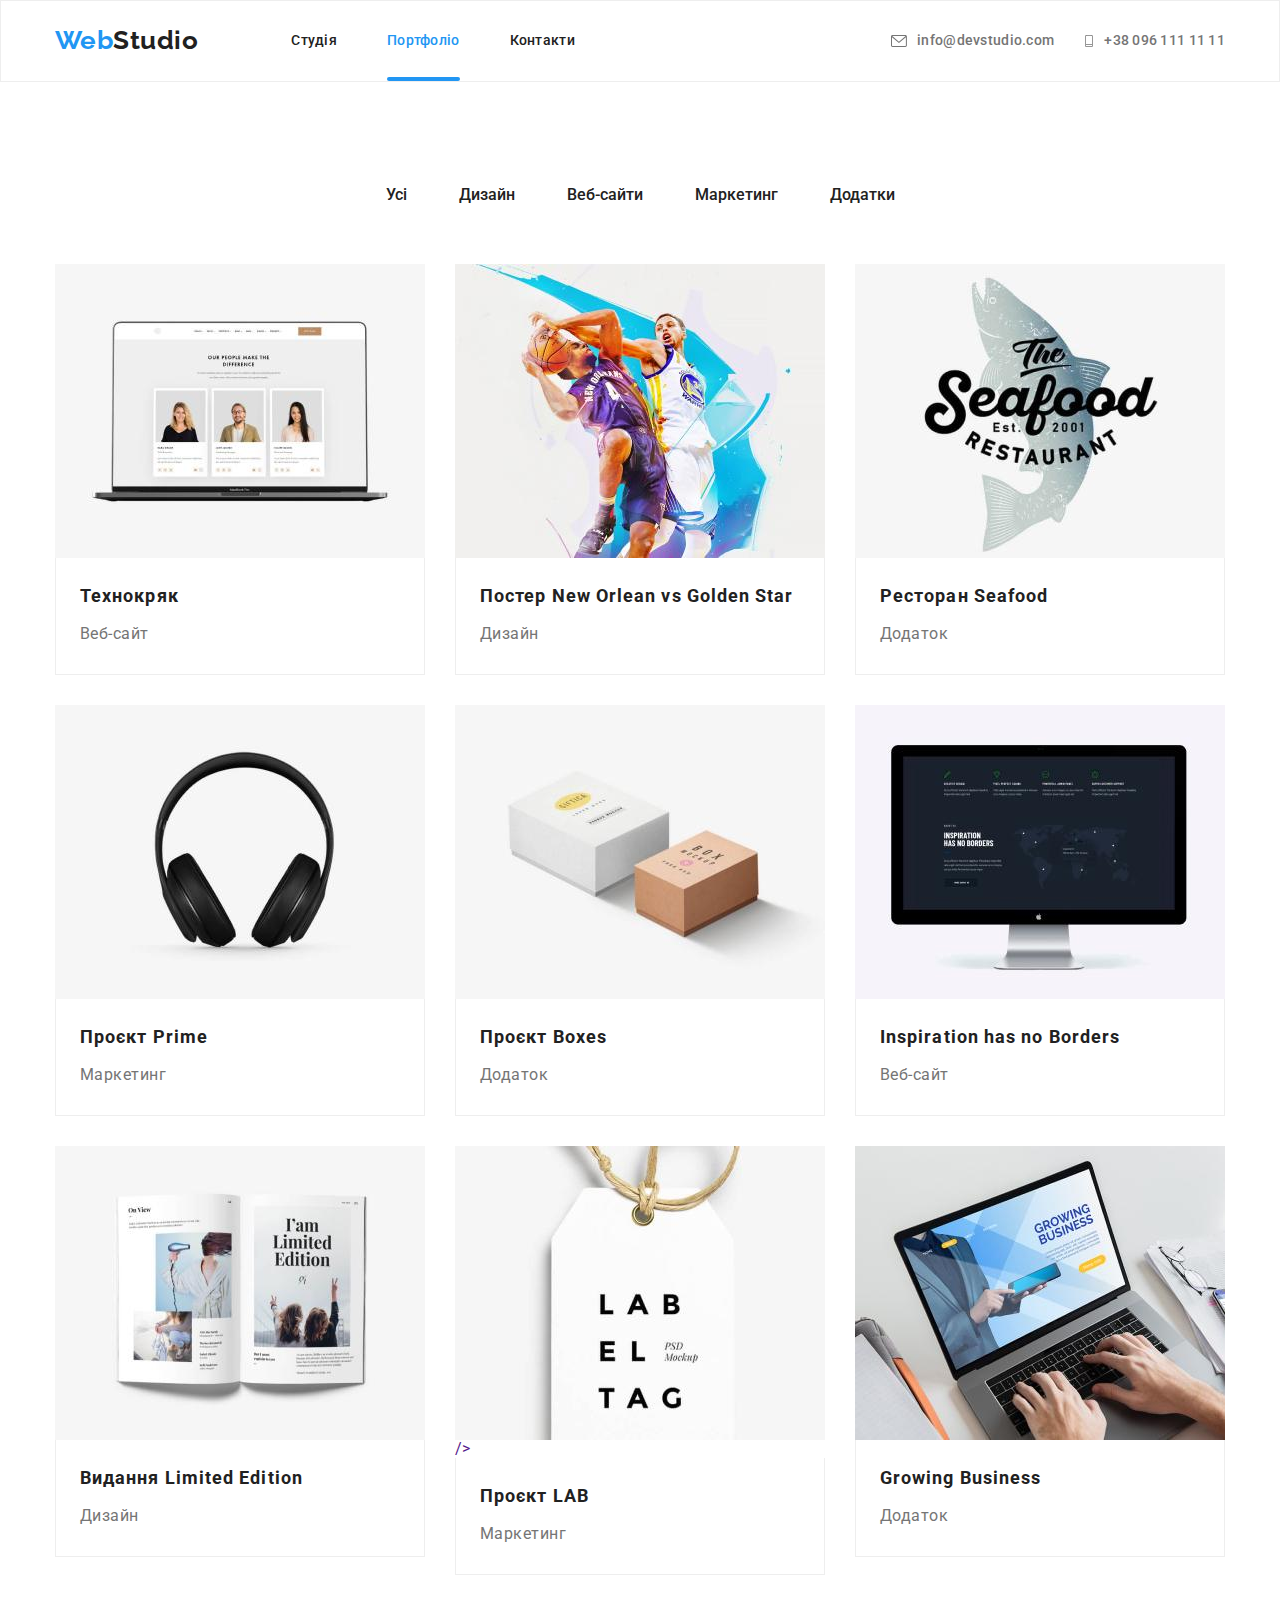
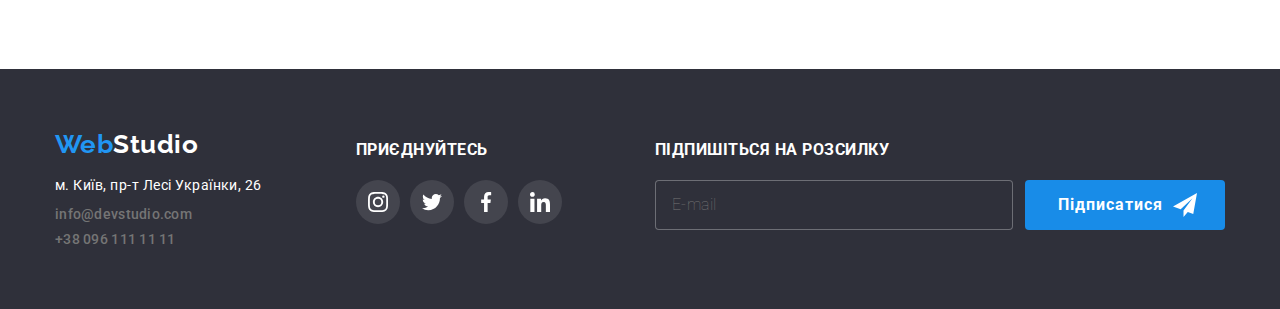
==== portfolio.html @ 7674658d "копия дз 6" ====
<!DOCTYPE html>
<html lang="uk">
  <head>
    <meta charset="UTF-8" />
    <meta http-equiv="X-UA-Compatible" content="IE=edge" />
    <meta name="viewport" content="width=device-width, initial-scale=1.0" />
    <title>Домашнє завдання №5</title>
    <link rel="preconnect" href="https://fonts.googleapis.com" />
    <link rel="preconnect" href="https://fonts.gstatic.com" crossorigin />
    <link
      href="https://fonts.googleapis.com/css2?family=Montserrat:wght@400;700&family=Raleway:wght@700&family=Roboto:wght@400;500;700;900&display=swap"
      rel="stylesheet"
    />
    <link
      rel="stylesheet"
      href="https://cdnjs.cloudflare.com/ajax/libs/modern-normalize/1.1.0/modern-normalize.min.css"
    />
    <link rel="stylesheet" href="./css/styles.css" />
  </head>
  <body>
    <header class="page-header">
      <div class="container box">
        <a href="./index.html" class="logo"
          ><span class="logo_color">Web</span>Studio</a
        >
        <nav class="site-nav">
          <ul class="site-nav list">
            <li class="item">
              <a href="./index.html" class="link">Студія</a>
            </li>
            <li class="item">
              <a href="./portfolio.html" class="link current">Портфоліо</a>
            </li>
            <li class="item"><a href="" class="link">Контакти</a></li>
          </ul>
        </nav>
        <ul class="contacts list">
          <li class="item">
            <a href="mailto:info@devstudio.com" class="link"
              ><svg class="contacts-icon-mail" width="16" height="12">
                <use href="./images/icons.svg#icon-mail"></use></svg
              >info@devstudio.com</a
            >
          </li>
          <li class="item">
            <a href="tel:+380961111111" class="link"
              ><svg class="contacts-icon-phone" width="10" height="12">
                <use href="./images/icons.svg#icon-phone"></use></svg
              >+38 096 111 11 11</a
            >
          </li>
        </ul>
      </div>
    </header>
    <main>
      <section class="section our-projects">
        <div class="container">
          <!-- <h1>Портфоліо</h1> -->
          <ul class="button-navigation list">
            <li class="navigation">
              <button type="button" class="button">Усі</button>
            </li>
            <li class="navigation">
              <button type="button" class="button">Дизайн</button>
            </li>
            <li class="navigation">
              <button type="button" class="button">Веб-сайти</button>
            </li>
            <li class="navigation">
              <button type="button" class="button">Маркетинг</button>
            </li>
            <li class="navigation">
              <button type="button" class="button">Додатки</button>
            </li>
          </ul>
          <ul class="projects list">
            <li class="projects-item">
              <a href="" class="link-card"
                ><div class="product-thumb">
                  <img
                    class="img"
                    src="./images/Technokryack.jpg"
                    alt="список спеціалістів"
                    width="370"
                  />
                  <div class="description-infomation">
                    <p class="infomation">
                      Ресурс пропонує комплексні пропозиції з різним рівнем
                      функціоналу та сервісів. Все це дозволить відвідувачу
                      отримати вичерпні відомості про компанію чи приватну
                      особу.
                    </p>
                  </div>
                </div>
                <div class="description">
                  <h2 class="project-title">Технокряк</h2>
                  <p class="project-description">Веб-сайт</p>
                </div>
              </a>
            </li>
            <li class="projects-item">
              <a href="" class="link-card"
                ><div class="product-thumb">
                  <img
                    class="img"
                    src="./images/New_Orlean_vs_Golden_Star.jpg"
                    alt="гра в баскетбол"
                    width="370"
                  />
                  <div class="description-infomation">
                    <p class="infomation">
                      Ресурс пропонує комплексні пропозиції з різним рівнем
                      функціоналу та сервісів. Все це дозволить відвідувачу
                      отримати вичерпні відомості про компанію чи приватну
                      особу.
                    </p>
                  </div>
                </div>
                <div class="description">
                  <h2 class="project-title">
                    Постер New Orlean vs Golden Star
                  </h2>
                  <p class="project-description">Дизайн</p>
                </div>
              </a>
            </li>
            <li class="projects-item">
              <a href="" class="link-card"
                ><div class="product-thumb">
                  <img
                    class="img"
                    src="./images/Seafood.jpg"
                    alt="логотип ресторану"
                    width="370"
                  />
                  <div class="description-infomation">
                    <p class="infomation">
                      Ресурс пропонує комплексні пропозиції з різним рівнем
                      функціоналу та сервісів. Все це дозволить відвідувачу
                      отримати вичерпні відомості про компанію чи приватну
                      особу.
                    </p>
                  </div>
                </div>
                <div class="description">
                  <h2 class="project-title">Ресторан Seafood</h2>
                  <p class="project-description">Додаток</p>
                </div>
              </a>
            </li>
            <li class="projects-item">
              <a href="" class="link-card"
                ><div class="product-thumb">
                  <img
                    class="img"
                    src="./images/Prime.jpg"
                    alt="навушники"
                    width="370"
                  />
                  <div class="description-infomation">
                    <p class="infomation">
                      Ресурс пропонує комплексні пропозиції з різним рівнем
                      функціоналу та сервісів. Все це дозволить відвідувачу
                      отримати вичерпні відомості про компанію чи приватну
                      особу.
                    </p>
                  </div>
                </div>
                <div class="description">
                  <h2 class="project-title">Проєкт Prime</h2>
                  <p class="project-description">Маркетинг</p>
                </div>
              </a>
            </li>
            <li class="projects-item">
              <a href="" class="link-card"
                ><div class="product-thumb">
                  <img
                    class="img"
                    src="./images/Boxes.jpg"
                    alt="дві коробки"
                    width="370"
                  />
                  <div class="description-infomation">
                    <p class="infomation">
                      Ресурс пропонує комплексні пропозиції з різним рівнем
                      функціоналу та сервісів. Все це дозволить відвідувачу
                      отримати вичерпні відомості про компанію чи приватну
                      особу.
                    </p>
                  </div>
                </div>
                <div class="description">
                  <h2 class="project-title">Проєкт Boxes</h2>
                  <p class="project-description">Додаток</p>
                </div>
              </a>
            </li>
            <li class="projects-item">
              <a href="" class="link-card"
                ><div class="product-thumb">
                  <img
                    class="img"
                    src="./images/Inspiratoin_has_no_borders.jpg"
                    alt="карта на моніторі"
                    width="370"
                  />
                  <div class="description-infomation">
                    <p class="infomation">
                      Ресурс пропонує комплексні пропозиції з різним рівнем
                      функціоналу та сервісів. Все це дозволить відвідувачу
                      отримати вичерпні відомості про компанію чи приватну
                      особу.
                    </p>
                  </div>
                </div>
                <div class="description">
                  <h2 class="project-title">Inspiration has no Borders</h2>
                  <p class="project-description">Веб-сайт</p>
                </div>
              </a>
            </li>
            <li class="projects-item">
              <a href="" class="link-card"
                ><div class="product-thumb">
                  <img
                    class="img"
                    src="./images/Limited_edition.jpg"
                    alt="відкритий журнал"
                    width="370"
                  />
                  <div class="description-infomation">
                    <p class="infomation">
                      Ресурс пропонує комплексні пропозиції з різним рівнем
                      функціоналу та сервісів. Все це дозволить відвідувачу
                      отримати вичерпні відомості про компанію чи приватну
                      особу.
                    </p>
                  </div>
                </div>
                <div class="description">
                  <h2 class="project-title">Видання Limited Edition</h2>
                  <p class="project-description">Дизайн</p>
                </div>
              </a>
            </li>
            <li class="projects-item">
              <a href="" class="link-card"
                ><div class="product-thumb">
                  <img
                    class="img"
                    src="./images/Label_tag.jpg"
                    alt="бірка з написом"
                    width="370"
                  />
                  />
                  <div class="description-infomation">
                    <p class="infomation">
                      Ресурс пропонує комплексні пропозиції з різним рівнем
                      функціоналу та сервісів. Все це дозволить відвідувачу
                      отримати вичерпні відомості про компанію чи приватну
                      особу.
                    </p>
                  </div>
                </div>
                <div class="description">
                  <h2 class="project-title">Проєкт LAB</h2>
                  <p class="project-description">Маркетинг</p>
                </div>
              </a>
            </li>
            <li class="projects-item">
              <a href="" class="link-card"
                ><div class="product-thumb">
                  <img
                    class="img"
                    src="./images/Growing_business.jpg"
                    alt="робота за ноутбуком"
                    width="370"
                  />
                  <div class="description-infomation">
                    <p class="infomation">
                      Ресурс пропонує комплексні пропозиції з різним рівнем
                      функціоналу та сервісів. Все це дозволить відвідувачу
                      отримати вичерпні відомості про компанію чи приватну
                      особу.
                    </p>
                  </div>
                </div>
                <div class="description">
                  <h2 class="project-title">Growing Business</h2>
                  <p class="project-description">Додаток</p>
                </div>
              </a>
            </li>
          </ul>
        </div>
      </section>
    </main>
    <footer>
      <div class="container footer">
        <div class="footer-address">
          <a href="" class="logo-footer">
            <span class="logo_color">Web</span>Studio</a
          >
          <address>
            <p class="address">м. Київ, пр-т Лесі Українки, 26</p>
            <ul class="contacts-footer list">
              <li class="item">
                <a href="mailto:info@devstudio.com" class="link"
                  >info@devstudio.com</a
                >
              </li>
              <li class="item">
                <a href="tel:+380961111111" class="link">+38 096 111 11 11</a>
              </li>
            </ul>
          </address>
        </div>
        <div class="footer-links">
          <h3 class="join-title">приєднуйтесь</h3>
          <ul class="footer-icon-list">
            <li class="footer-icon-item">
              <a class="footer-icon-link" href=""
                ><svg class="footer-icon" width="20" height="20">
                  <use href="./images/icons.svg#icon-instagram-2"></use></svg
              ></a>
            </li>
            <li class="footer-icon-item">
              <a class="footer-icon-link" href=""
                ><svg class="footer-icon" width="20" height="20">
                  <use href="./images/icons.svg#icon-twitter-2"></use></svg
              ></a>
            </li>
            <li class="footer-icon-item">
              <a class="footer-icon-link" href=""
                ><svg class="footer-icon" width="20" height="20">
                  <use href="./images/icons.svg#icon-facebook-2"></use></svg
              ></a>
            </li>
            <li class="footer-icon-item">
              <a class="footer-icon-link" href=""
                ><svg class="footer-icon" width="20" height="20">
                  <use href="./images/icons.svg#icon-linkedin-2"></use></svg
              ></a>
            </li>
          </ul>
        </div>
        <div class="sign">
          <form class="sign-form">
            <label class="send-label"
              ><span class="label-title">Підпишіться на розсилку</span>
              <input
                class="send-input"
                type="email"
                name="sign-in"
                placeholder="E-mail"
            /></label>
            <button class="sign-button" type="submit">
              &nbsp;Підписатися
              <svg class="send-icon" width="24" height="24">
                <use href="./images/icons.svg#icon-footer-send"></use>
              </svg>
            </button>
          </form>
        </div>
      </div>
    </footer>
  </body>
</html>
---- css/styles.css ----
:root {
    --primary-text-color: #757575;
    --title-text-color: #212121;
    --accent-color: #2196F3;
   }
/* body===================================== */
body {
    background-color: white;
    color: var(--primary-text-color);
    font-family: 'Roboto';
    letter-spacing: 0.03em;
  }
  .no-scroll {
    overflow: hidden;
  }
.section {
    padding-bottom: 94px;
    padding-top: 94px;
}
.container {
    width: 1200px;
    padding-left: 15px;
    padding-right: 15px;
    margin-left: auto;
    margin-right: auto;
    /* outline: 1px solid red; */

}
.list {
    list-style: none;
    padding: 0;
    margin: 0;
}
h2,
h3,
h4 {
    margin-top: 0;
    margin-bottom: 0;
}
a {
    text-decoration: none;
    }
    
/* body===================================== */
/* header=========================== */
/* logo========================= */
.page-header{
border: 1px solid #EEEEEE;
}
.box{
    display: flex;
    align-items: center;
    
}
.logo {
      margin-right: 93px;
     font-family: 'Raleway';
     font-style: normal;
     font-weight: 700;
     font-size: 26px;

     color: var(--title-text-color);
   }
.logo_color {
     color: var(--accent-color);
}
/* header=========================== */
/* logo========================= */
/* навигация сайта============= */
.site-nav{
    display: flex;
    margin-right: auto;
   
}
.site-nav .item {

       margin-right: 50px;
 
}
.site-nav .item:last-child {
    margin-right: 0;
}
.site-nav .link {
    display: block;
    padding-top: 32px;
    padding-bottom: 32px;
    font-weight: 500;
    font-size: 14px;
    line-height: 1.14;
    letter-spacing: 0.02em;

    color: var(--title-text-color);

    transition: color 250ms cubic-bezier(0.4, 0, 0.2, 1);
}
.list .link:hover,
.list .link:focus
 {
    color: var(--accent-color);
}
/* навігація сайта============= */
/* контакти ===============*/
.contacts {
    display: flex;
}
.contacts .item{
        margin-right: 30px;
}
.contacts .item:last-child{
    margin-right: 0;
}

.contacts .link {
        display: flex;
        align-items: center;
        
        font-weight: 500;
        font-size: 14px;
        line-height: 1.14;
        letter-spacing: 0.02em;

        color: var(--primary-text-color);

        transition: color 250ms cubic-bezier(0.4, 0, 0.2, 1);
}
.contacts-icon-mail{
    display: flex;
   
    padding: 0;
    margin-right: 10px;
    fill: currentColor;

}
.contacts-icon-phone {
    display: flex;
    padding: 0;
    margin-right: 10px;
    fill: currentColor;

}
.site-nav .link.current {
    position: relative;
    color: var(--accent-color);
}
.site-nav .link.current::after{
 content: "";
position: absolute;
bottom: 0;
left: 0;
width: 100%;
height: 4px ;

background-color: var(--accent-color);
border-radius: 2px;
}


/* контакти */
/* header=========================== */
/* main 1=============================*/

/* section hero =====================*/
.hero {
    background-color: #2F303A;
    background-image: linear-gradient(to right, hsl(235deg 11% 24% / 40%), hsl(235deg 11% 24% / 40%)), url(../images/team-at-work.jpg);
    
    max-width: 1600px;

    margin-left: auto;
    margin-right: auto;
    text-align: center;
    padding-top: 200px;
    padding-bottom: 200px;
   }
.hero .title {
    margin-top: 0;
    margin-bottom: 30px;

    font-weight: 900;
    font-size: 44px;
    line-height: 1.36;
    text-align: center;
    letter-spacing: 0.06em;
    text-transform: uppercase;
  
    color: #FFFFFF;
}
/* кнопка замовити послугу =========== */
.hero .order{
    display: inline-block;
    border-radius: 4px;
    border-style: none;
    padding-top: 10px;
    padding-bottom: 10px;
    padding-left: 32px;
    padding-right: 32px;
    margin-bottom: 0;
    
    min-width: 216px;
    min-height: 50px;
    
    font-weight: 700;
    font-size: 16px;
    line-height: 1.87;
    align-items: center;
    text-align: center;
    letter-spacing: 0.06em;

    background-color:#188ce8;
    color: white;

    transition: background-color 250ms cubic-bezier(0.4, 0, 0.2, 1), color 250ms cubic-bezier(0.4, 0, 0.2, 1);
}
.order:hover {
    cursor: pointer;

    background-color: var(--accent-color);
    color: #FFFFFF;
}

/* кнопка замовити послугу =========== */
/* section hero =====================*/
 /* section наші якості =======================*/

.features .list {
    display: flex;
    justify-content: space-between;
} 
.features .item{
    margin-right: 30px;
    width: 270px;
}
.features .item:last-child{
    margin-right:0;
}
.list .title {
    margin-top: 0;
    margin-bottom: 0;
    margin-right: 30px;

    font-weight: 700;
    font-size: 14px;
    line-height: 1.14;
    text-transform: uppercase;

    color: var(--title-text-color)
}
.list .title:last-child{
    margin-right: 0;
}
.list .text {
    margin-top: 10px;
    margin-bottom: 0;

    font-size: 14px;
    line-height: 1.7;
}
.feature-pic{
    display: flex;
    justify-content: center;
    align-items: center;
    width: 270px;
    height: 120px;
    
    margin-bottom: 30px;

    background-color: #F5F4FA;

}
 /* section наші якості =======================*/
/* section чим ми займаємось =========================*/
.work {
    padding-top: 0;
}
.work .list {
    display: flex;
    justify-content: space-between;
}

.work .title{ 
    margin-bottom: 50px;

    font-weight: 700;
    font-size: 36px;
    line-height: 1.17;
    text-align: center;

    color: var(--title-text-color);
}

.work-name{
font-size: 14px;
line-height: 16px;
text-transform: uppercase;
text-align: center;

color: rgba(255, 255, 255, 1);
background-color: rgba(47, 48, 58, 0.8);

margin-top: 0;
margin-bottom: 0;
padding-top: 27px;
padding-bottom: 27px;
}

.section-work-name{
position: absolute;
bottom: 0;
left: 0;
width: 100%;
}

.work-card{
    position: relative;
}

/* section чим ми займаємось =========================*/
/* section наша команда============================== */
.our-team {
    background-color: #F5F4FA;
}
.our-team .title {
    margin-top: 0;
    margin-bottom: 0;
    font-weight: 700;
    font-size: 36px;
    line-height: 1.17;
    text-align: center;

    color: var(--title-text-color)
}
.our-team-list {
    display: flex;
    padding-left: 0;
    padding-right: 0;
    gap: 30px;
    justify-content:center ;
    margin-top: 50px;
    list-style: none;
}
.our-team .item{
    padding-bottom: 30px;
    border-radius: 0px 0px 4px 4px;
    background-color: #FFFFFF;
    box-shadow: 0px 1px 3px rgba(0, 0, 0, 0.12), 0px 1px 1px rgba(0, 0, 0, 0.14), 0px 2px 1px rgba(0, 0, 0, 0.2);
}
.specialist-name {
    margin-top: 30px;
    margin-bottom: 0;

    font-weight: 500;
    font-size: 16px;
    line-height: 1.19;
    text-align: center;

    color: var(--title-text-color);
    }
.proffession {
    margin-bottom: 0;
    margin-top: 10px;
    
    line-height: 1.19;
    font-size: 16px;
    text-align: center;
}
.social-links {
    display: flex;
    align-items: center;
    justify-content: center;
    margin-top: 16px;
    padding: 0, 32px, 32px, 30px;
    
}

.social-link {
    display: flex;
    justify-content: center;
    align-items: center;
    width: 44px;
    height: 44px;
    border-radius: 50%;
    fill: #AFB1B8;
    background-color: white;

    transition: background-color 250ms cubic-bezier(0.4, 0, 0.2, 1), fill 250ms cubic-bezier(0.4, 0, 0.2, 1);
}
.social-link:active,
.social-link:hover{
    background-color: var(--accent-color);
    fill: white;
}
.icon-item{
    margin-left: 10px;
}
.icon-item:first-child{
    margin-left: 0;
}

/* section наша команда============================== */
/* section постійні клієнти================================ */
.section .clients{
margin-left: auto;
margin-right: auto;
padding-top: 0;
}

.client-title{
    margin-top: 0;
    margin-bottom: 50px;
    font-weight: 700;
    font-size: 36px;
    line-height: 1.17;
    text-align: center;

    color: var(--title-text-color)
}
.client-list{
list-style: none;
display: flex;
justify-content: space-between;
padding-right: 0;
padding-left: 0;
margin-top: 0;
margin-bottom: 0;

}
.client-link{
    display: flex;
    justify-content: center;
    align-items: center;
    width: 170px;
    height: 92px;
    padding: 0;
    border-radius: 4px ;
    border: 1px solid rgba(175, 177, 184, 1);
    margin-left: 30px;
    color: rgba(175, 177, 184, 1);

    transition: color 250ms cubic-bezier(0.4, 0, 0.2, 1), border 250ms cubic-bezier(0.4, 0, 0.2, 1);
}
.client-link:first-child{
    margin-left: 0;
}

.client-icon{
fill: currentColor;

transition: fill 250ms cubic-bezier(0.4, 0, 0.2, 1);
}
.client-link:hover,
.client-link:focus{
    color: var(--accent-color);
    border: 1px solid var(--accent-color);
}
.client-icon:hover,
.client-icon:focus{
fill: var(--accent-color);
}



/* section постійні клієнти================================ */
/* main 1=============================*/

/* main 2 Портфоліо====================================================================== */

/* кнопки навигації============================= */
.button-navigation {
    display: flex;
    justify-content: center;
    margin-bottom: 50px;
}

 .list .button{
    display: inline-block;
    padding-top: 6px;
    padding-bottom: 6px;
    padding-left: 22px;
    padding-right: 22px;
    

    border-radius: 4px;
    border-style: none;

    font-weight: 500;
    font-size: 16px;
    line-height: 1.6;

    color: var(--title-text-color) ;
    background-color: transparent;
   
    transition: box-shadow 250ms cubic-bezier(0.4, 0, 0.2, 1),background-color 250ms cubic-bezier(0.4, 0, 0.2, 1), color 250ms cubic-bezier(0.4, 0, 0.2, 1);
} 
.navigation{
    margin-right: 8px;
}
.navigation:last-child{
    margin-right: 0;
}
.link {
    display: block
}

.button:hover,
.button:focus {
cursor: pointer;
background-color: var(--accent-color) ;
color: white ;
box-shadow: 0px 1px 3px rgba(0, 0, 0, 0.12), 0px 1px 1px rgba(0, 0, 0, 0.14), 0px 2px 1px rgba(0, 0, 0, 0.2);
}


/* кнопки навигації============================= */
/* галерея проєктів============================== */


.projects {
    display: flex;
    flex-wrap: wrap;
    
    margin: -15px;
}
img{
    display: block;
}
.projects > .projects-item {
    width: 370px;
    
    
    margin: 15px;
    flex-basis: calc((100% - 30px * 3) / 3);
    transition: box-shadow 250ms cubic-bezier(0.4, 0, 0.2, 1);
}
.product-thumb{
position: relative;
overflow: hidden;
}
.description {
    border-right: 1px solid #EEEEEE;
    border-left: 1px solid #EEEEEE;
    border-bottom: 1px solid #EEEEEE;

    padding-bottom: 24px;
    padding-top: 20px;
    padding-left: 24px;
    padding-right: 24px;
}

.description-infomation {
font-size: 18px;
line-height: 1.55;
vertical-align: Top;

color: #FFFFFF;
background-color: rgba(33, 150, 243, 0.9);

position: absolute;

top: 0;
left: 0;
width: 100%;
height: 100%;
padding: 63px 24px;
margin: 0;


transform: translateY(100%);

transition: transform 250ms cubic-bezier(0.4, 0, 0.2, 1);
}
.projects-item:hover .description-infomation{
   
    transform: translateY(0);
}
.infomation{
    margin-top: 0;
    margin-bottom: 0;

}
.list .project-title {
    margin-bottom: 0;

    font-weight: 700;
    font-size: 18px;
    line-height: 2;
    letter-spacing: 0.06em;

    color: var(--title-text-color);
}

.project-description {
    margin-top:4px ;
    margin-bottom: 0;
    font-size: 16px;
    line-height: 2;

    color: var(--primary-text-color);
}
.projects-item:hover,
.projects-item:focus{
box-shadow: 0px 1px 3px rgba(0, 0, 0, 0.12), 0px 1px 1px rgba(0, 0, 0, 0.14), 0px 2px 1px rgba(0, 0, 0, 0.2);
}


/* галерея проєктів============================== */
/* main 2 Портфоліо===================================================================== */
/* footer=============================== */
footer {
    background-color: #2F303A;
    
}
.logo-footer {
     display: inline-block;
     margin-top: 60px;
     margin-bottom: 0;

     font-family: 'Raleway';
     font-style: normal;
     font-weight: 700;
     font-size: 26px;
     line-height: 1.2;

     color:#FFFFFF;
}

.address {
    display: flex;
    margin-top: 20;
    margin-bottom: 0;
    margin-left: 0;
    margin-right: 0;
    font-style: normal;
    font-size: 14px;
    line-height: 1.7;
    color: white;
}
address {
    padding-bottom: 60px;
    width: 231px;
}

.contacts-footer .link {
    display: inline-block;
    margin-top: 9px;
    margin-bottom: 0;

    font-style: normal;
    font-weight: 500;
    font-size: 14px;
    line-height: 1.14;
    letter-spacing: 0.02em;

    color: var(--primary-text-color);

    transition: color 250ms cubic-bezier(0.4, 0, 0.2, 1);
}
.footer{
    display: flex;
    justify-content: flex-start;
}
.footer-links{
margin-top: 72px;
margin-left: 70px;
}
.join-title{
text-transform: uppercase;
font-size: 16px;
font-weight: 700;
line-height: 1.17;
Letter-spacing: 0.03em;

color: #FFFFFF
}
.footer-icon-list{
    display: flex;

    align-items: center;
    justify-content: center;
    list-style: none;
    padding-right: 0;
    padding-left: 0;
    margin-top: 20px;
    margin-bottom: 0;

}
.footer-icon-link{
    display: flex;
    justify-content: center;
    align-items: center;
    width: 44px;
    height: 44px;
    border-radius: 50%;
    
    background-color: rgba(255, 255, 255, 0.1);
    color: #FFFFFF;

    transition: background-color 250ms cubic-bezier(0.4, 0, 0.2, 1);
   
}
.footer-icon-item{
    margin-right: 10px;
}
.footer-icon-item:last-child{
    margin-right: 0;
}
.footer-icon{
fill: currentColor;
}
.footer-icon-link:hover,
.footer-icon-link:focus{
background-color: var(--accent-color);
}
.send-label{
    width: 358px;
}
.sign-form{
display: flex;
align-items: flex-end;
margin-top: 72px;
margin-left:93px ;
}

.send-input{
font: size 16px;
font-weight: 1.25;
letter-spacing: 0.03em;

width: 358px;
height: 50px;

padding-left: 16px;
padding-right: 16px;
padding-top: 15px;
padding-bottom: 15px;  
margin-top: 20px;

border-radius:4px ;
border: 1px solid rgba(255, 255, 255, 0.3);

background-color: #2F303A;
color: rgba(255, 255, 255, 0.6);
}
.label-title{
text-transform: uppercase;
    font-size: 16px;
    font-weight: 700;
    line-height: 1.17;
    Letter-spacing: 0.03em;

    color: #FFFFFF
}
.sign-button{
    display: flex;

    padding-top: 10px;
    padding-bottom: 10px;
    padding-left: 28px;
    padding-right: 28px;
    margin-bottom: 0;
    margin-left: 12px;
    
    max-width: 200px;
    max-height: 50px;

    font-weight: 700;
    font-size: 16px;
    line-height: 1.87;
    align-items: center;
    text-align: center;
    letter-spacing: 0.06em;

    border-radius: 4px;
    border-style: none;

    background-color: #188ce8;
    color: white;

    transition: background-color 250ms cubic-bezier(0.4, 0, 0.2, 1), color 250ms cubic-bezier(0.4, 0, 0.2, 1);
}
.sign-button:hover {
    cursor: pointer;

    background-color: var(--accent-color);
    color: #FFFFFF;
}
.send-icon{
fill: currentColor;
margin-left: 10px;
}
/* footer=============================== */
/* Модальне вікно-------------------------- */
.backdrop.is-hidden {
    opacity: 0;
    visibility: hidden;
    pointer-events: none;
}

.backdrop {
    position: fixed;
    top: 0;
    left: 0;
    width: 100%;
    height: 100%;
    background-color: rgba(0, 0, 0, 0.2);
    opacity: 1;
    transition: opacity 250ms cubic-bezier(0.4, 0, 0.2, 1);
}

.backdrop.is-hidden .modal {
    transform: scale(0.1) translate(-50%, -50%) rotateX(90deg);
}

.modal {
font-size: 12px;
 line-height: 1.16;
 letter-spacing: 0.01em;


    display: flex;
    flex-direction: column;
    position: absolute;
    top: 50%;
    left: 50%;
    transform-origin: top left;
    padding: 40px;

    width: 528px;
    height: 581px;
  
    background-color: rgba(255, 255, 255, 1);

    transform: scale(1) translate(-50%, -50%) perspective(600px) rotateX(0);
    transition: transform 250ms cubic-bezier(0.4, 0, 0.2, 1), rotateX 250ms cubic-bezier(0.4, 0, 0.2, 1) 250ms;

    z-index: 1000;
}

.close-button {
    position: absolute;
    top: 8px;
    right: 8px;
    display: flex;
    align-items: center;
    width: 30px;
    height: 30px;

    fill: currentColor;

    border-radius: 50%;
    border: 1px solid rgba(0, 0, 0, 0.1);
    padding-bottom: 0;
    margin-bottom: 0;
    background-color: #FFFFFF;
    color: #000000;
}

.close-button:hover{
    color: var(--accent-color);
    cursor: pointer;
    transition: color 250ms cubic-bezier(0.4, 0, 0.2, 1);
}

.modal-title{
font-size: 20px;
line-height: 23px;
text-align: center;
letter-spacing: 0.03em;

margin-bottom: 12px;

color: var(--title-text-color);
}

.modal-form{
display: flex;
flex-direction: column;
}
.info{
    position: relative;
    display: flex;
    flex-direction: column;
    height: 58px;
    margin-bottom: 10px;

}
.input-icon{
    position: absolute;
    display: flex;
    bottom: 11px;
    left: 12px;
    color: #000000;
fill: currentColor;
  }
.label{
    display: flex;
    flex-direction: column;

}
textarea {
 width: 100%;

 padding: 12px 16px;
 margin-top: 4px;
border-radius: 4px;
border: 1px solid rgba(33, 33, 33, 0.2);
}
.comment{
height: 138px;
margin-bottom: 20px;
}
.label-checkbox{
    display: flex;
    align-items: center;
    justify-content: center;

    font-size: 14px;
    line-height: 24px;
    letter-spacing: 0.03em;
    margin-bottom: 30px;
}
.checkbox{
    -moz-appearance: none;
    -webkit-appearance: none;
    appearance: none;

}
.check-icon{
    display: flex;
       
    width: 16px;
    height: 16px;
    margin-right: 7px;
    margin-bottom: 0;
    padding-bottom: 0;
    background-color: var(--accent-color);
    border-radius: 2px;
    color: white;
    fill: currentColor;
    transition: all 250ms cubic-bezier(0.4, 0, 0.2, 1);
}
.checkbox:not(:checked) ~ .check-icon{
    background-color: #fff;
    color: #fff;
    border: 2px solid #212121;
    transition: all 250ms cubic-bezier(0.4, 0, 0.2, 1);
}


.deal-link{
   color: var(--accent-color);
    text-decoration: underline;
}
.button-submit{
        display: inline-block;
        
        padding-top: 10px;
        padding-bottom: 10px;
        padding-left: 52px;
        padding-right: 52px;
        margin-bottom: 0;
        margin-left: auto;
        margin-right: auto;
    
        max-width: 200px;
        max-height: 50px;
    
        font-weight: 700;
        font-size: 16px;
        line-height: 1.87;
        align-items: center;
        text-align: center;
        letter-spacing: 0.06em;

        border-radius: 4px;
        border-style: none;
    
        background-color: #188ce8;
        color: white;
    
        transition: background-color 250ms cubic-bezier(0.4, 0, 0.2, 1), color 250ms cubic-bezier(0.4, 0, 0.2, 1);
}
.button-submit:hover {
    cursor: pointer;

    background-color: var(--accent-color);
    color: #FFFFFF;
}
.input{

    width: 100%;
    height: 41px;
    border-radius: 4px;
    border: 1px solid rgba(33, 33, 33, 0.2);

    margin-top: 4px;
    padding-left: 42px;
     
}
.textarea:hover,
.input:hover{
    outline: transparent;
    border-color: var(--accent-color);
    transition: border-color 250ms cubic-bezier(0.4, 0, 0.2, 1);
}
.textarea:focus,
.input:focus {
    border-color: var(--accent-color);
    outline: transparent;
}
.input:hover + .input-icon,
.input:focus +.input-icon
{
    color: var(--accent-color);
    transition: color 250ms cubic-bezier(0.4, 0, 0.2, 1);
}
/* Модальне вікно-------------------------- */
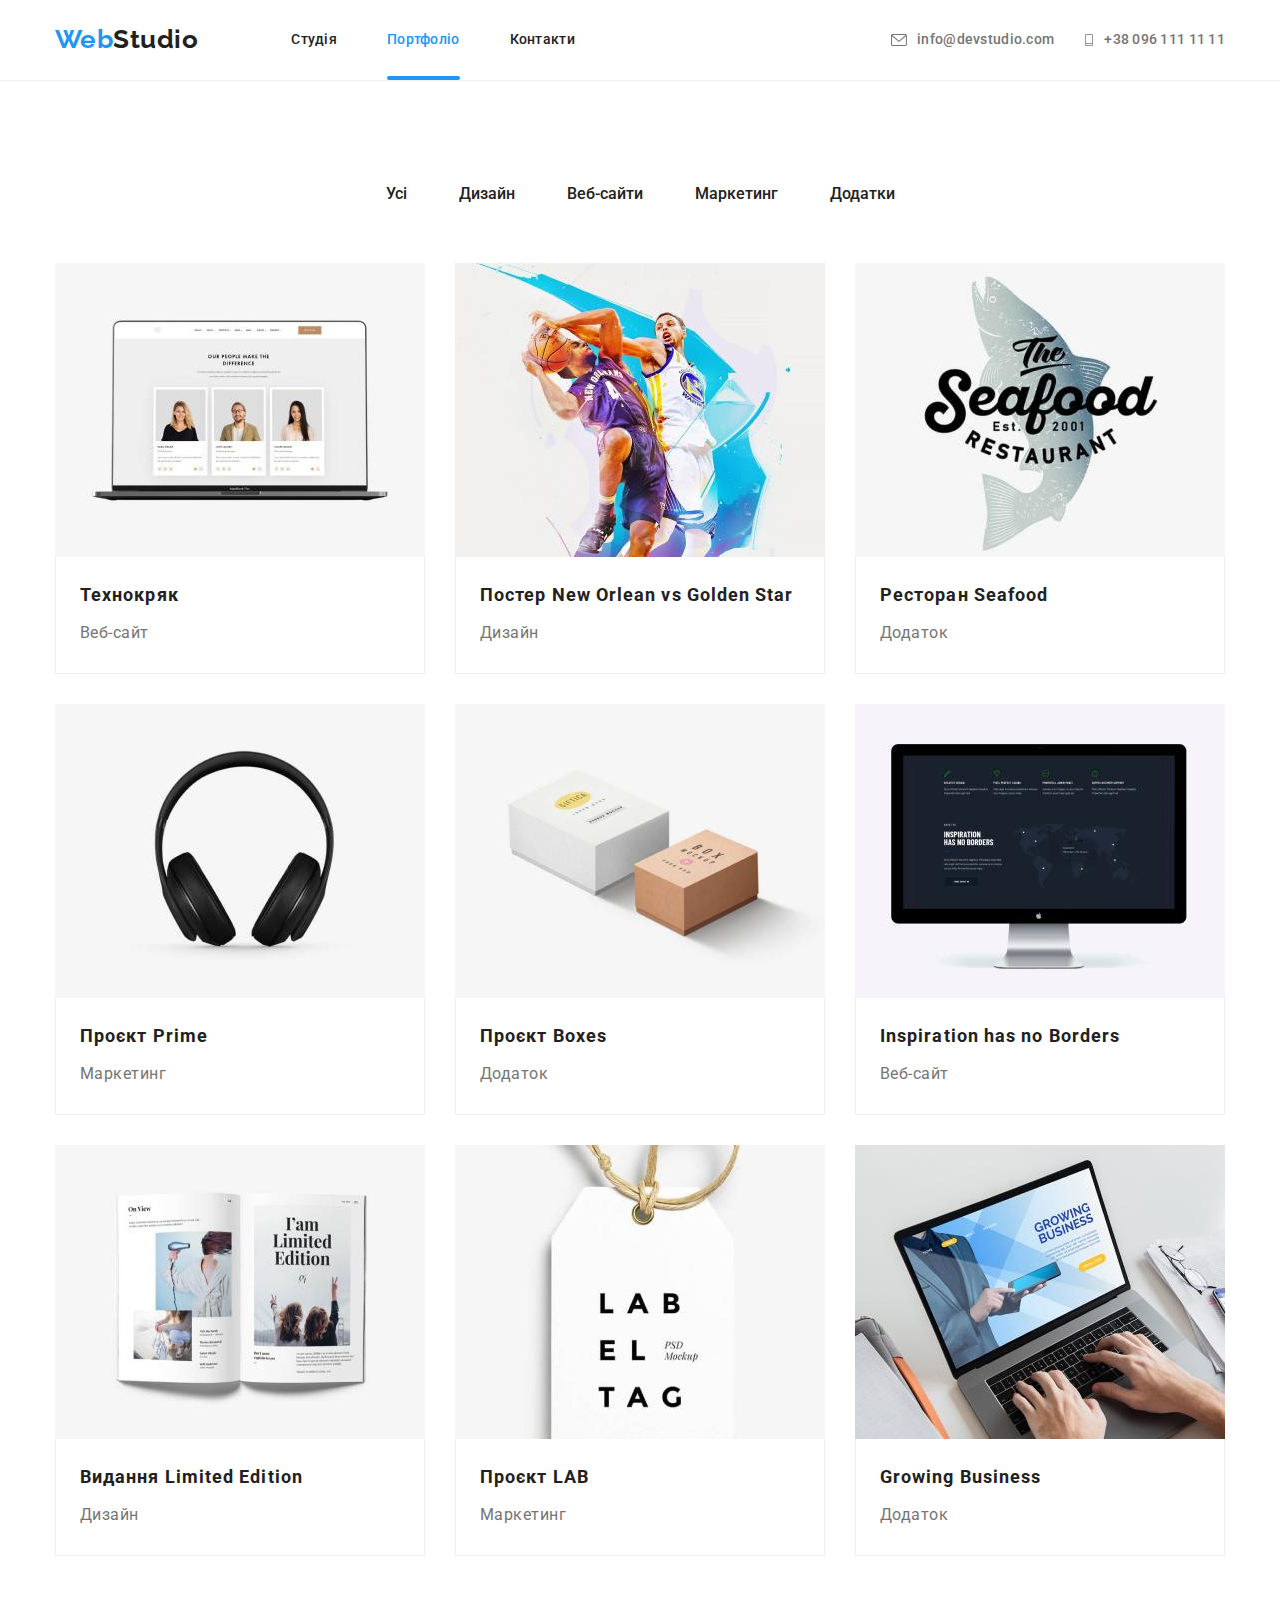
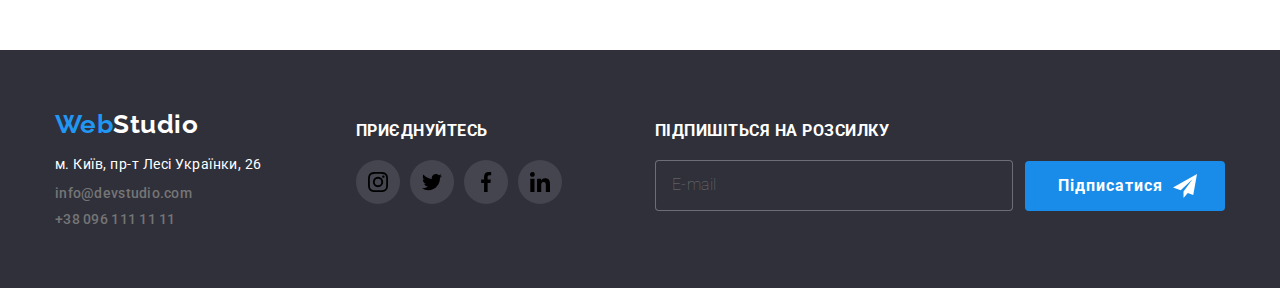
==== commit 0c43d253: "bem сделан" ====
--- a/portfolio.html
+++ b/portfolio.html
@@ -18,33 +18,42 @@
     <link rel="stylesheet" href="./css/styles.css" />
   </head>
   <body>
-    <header class="page-header">
-      <div class="container box">
-        <a href="./index.html" class="logo"
-          ><span class="logo_color">Web</span>Studio</a
-        >
-        <nav class="site-nav">
-          <ul class="site-nav list">
-            <li class="item">
-              <a href="./index.html" class="link">Студія</a>
-            </li>
-            <li class="item">
-              <a href="./portfolio.html" class="link current">Портфоліо</a>
-            </li>
-            <li class="item"><a href="" class="link">Контакти</a></li>
-          </ul>
-        </nav>
+    <header class="header">
+      <div class="page-header container">
+        <div class="nav-container">
+          <div class="logo-container">
+            <a href="./index.html" class="logo"
+              ><span class="logo--colored">Web</span>Studio</a
+            >
+          </div>
+
+          <nav class="site-nav">
+            <ul class="site-nav__list list">
+              <li class="site-nav__item item">
+                <a href="./index.html" class="site-nav__link link">Студія</a>
+              </li>
+              <li class="site-nav__item item">
+                <a href="./portfolio.html" class="site-nav__link link--current"
+                  >Портфоліо</a
+                >
+              </li>
+              <li class="site-nav__item item">
+                <a href="" class="site-nav__link link">Контакти</a>
+              </li>
+            </ul>
+          </nav>
+        </div>
         <ul class="contacts list">
-          <li class="item">
-            <a href="mailto:info@devstudio.com" class="link"
-              ><svg class="contacts-icon-mail" width="16" height="12">
+          <li class="contacts__item">
+            <a href="mailto:info@devstudio.com" class="contacts__link link"
+              ><svg class="contacts__icon" width="16" height="12">
                 <use href="./images/icons.svg#icon-mail"></use></svg
               >info@devstudio.com</a
             >
           </li>
-          <li class="item">
-            <a href="tel:+380961111111" class="link"
-              ><svg class="contacts-icon-phone" width="10" height="12">
+          <li class="contacts__item">
+            <a href="tel:+380961111111" class="contacts__link link"
+              ><svg class="contacts__icon" width="10" height="12">
                 <use href="./images/icons.svg#icon-phone"></use></svg
               >+38 096 111 11 11</a
             >
@@ -56,240 +65,251 @@
       <section class="section our-projects">
         <div class="container">
           <!-- <h1>Портфоліо</h1> -->
-          <ul class="button-navigation list">
-            <li class="navigation">
-              <button type="button" class="button">Усі</button>
-            </li>
-            <li class="navigation">
-              <button type="button" class="button">Дизайн</button>
-            </li>
-            <li class="navigation">
-              <button type="button" class="button">Веб-сайти</button>
-            </li>
-            <li class="navigation">
-              <button type="button" class="button">Маркетинг</button>
-            </li>
-            <li class="navigation">
-              <button type="button" class="button">Додатки</button>
+          <ul class="navigation__buttons list">
+            <li class="navigation__item">
+              <button type="button" class="navigation__btn button">Усі</button>
+            </li>
+            <li class="navigation__item">
+              <button type="button" class="navigation__btn button">
+                Дизайн
+              </button>
+            </li>
+            <li class="navigation__item">
+              <button type="button" class="navigation__btn button">
+                Веб-сайти
+              </button>
+            </li>
+            <li class="navigation__item">
+              <button type="button" class="navigation__btn button">
+                Маркетинг
+              </button>
+            </li>
+            <li class="navigation__item">
+              <button type="button" class="navigation__btn button">
+                Додатки
+              </button>
             </li>
           </ul>
           <ul class="projects list">
-            <li class="projects-item">
-              <a href="" class="link-card"
-                ><div class="product-thumb">
-                  <img
-                    class="img"
+            <li class="project-card__item">
+              <a href="" class="project-card__link"
+                ><div class="project-card__product-thumb">
+                  <img
+                    class="project-card__image"
                     src="./images/Technokryack.jpg"
                     alt="список спеціалістів"
                     width="370"
                   />
-                  <div class="description-infomation">
-                    <p class="infomation">
-                      Ресурс пропонує комплексні пропозиції з різним рівнем
-                      функціоналу та сервісів. Все це дозволить відвідувачу
-                      отримати вичерпні відомості про компанію чи приватну
-                      особу.
-                    </p>
-                  </div>
-                </div>
-                <div class="description">
-                  <h2 class="project-title">Технокряк</h2>
-                  <p class="project-description">Веб-сайт</p>
-                </div>
-              </a>
-            </li>
-            <li class="projects-item">
-              <a href="" class="link-card"
-                ><div class="product-thumb">
-                  <img
-                    class="img"
+                  <div class="project-card__information">
+                    <p class="project-card__text">
+                      Ресурс пропонує комплексні пропозиції з різним рівнем
+                      функціоналу та сервісів. Все це дозволить відвідувачу
+                      отримати вичерпні відомості про компанію чи приватну
+                      особу.
+                    </p>
+                  </div>
+                </div>
+                <div class="project-card__description-box">
+                  <h2 class="project-card__title">Технокряк</h2>
+                  <p class="project-card__description">Веб-сайт</p>
+                </div>
+              </a>
+            </li>
+
+            <li class="project-card__item">
+              <a href="" class="project-card__link"
+                ><div class="project-card__product-thumb">
+                  <img
+                    class="project-card__image"
                     src="./images/New_Orlean_vs_Golden_Star.jpg"
                     alt="гра в баскетбол"
                     width="370"
                   />
-                  <div class="description-infomation">
-                    <p class="infomation">
-                      Ресурс пропонує комплексні пропозиції з різним рівнем
-                      функціоналу та сервісів. Все це дозволить відвідувачу
-                      отримати вичерпні відомості про компанію чи приватну
-                      особу.
-                    </p>
-                  </div>
-                </div>
-                <div class="description">
-                  <h2 class="project-title">
+                  <div class="project-card__information">
+                    <p class="project-card__text">
+                      Ресурс пропонує комплексні пропозиції з різним рівнем
+                      функціоналу та сервісів. Все це дозволить відвідувачу
+                      отримати вичерпні відомості про компанію чи приватну
+                      особу.
+                    </p>
+                  </div>
+                </div>
+                <div class="project-card__description-box">
+                  <h2 class="project-card__title">
                     Постер New Orlean vs Golden Star
                   </h2>
-                  <p class="project-description">Дизайн</p>
-                </div>
-              </a>
-            </li>
-            <li class="projects-item">
-              <a href="" class="link-card"
-                ><div class="product-thumb">
-                  <img
-                    class="img"
+                  <p class="project-card__description">Дизайн</p>
+                </div>
+              </a>
+            </li>
+            <li class="project-card__item">
+              <a href="" class="project-card__link"
+                ><div class="project-card__product-thumb">
+                  <img
+                    class="project-card__image"
                     src="./images/Seafood.jpg"
                     alt="логотип ресторану"
                     width="370"
                   />
-                  <div class="description-infomation">
-                    <p class="infomation">
-                      Ресурс пропонує комплексні пропозиції з різним рівнем
-                      функціоналу та сервісів. Все це дозволить відвідувачу
-                      отримати вичерпні відомості про компанію чи приватну
-                      особу.
-                    </p>
-                  </div>
-                </div>
-                <div class="description">
-                  <h2 class="project-title">Ресторан Seafood</h2>
-                  <p class="project-description">Додаток</p>
-                </div>
-              </a>
-            </li>
-            <li class="projects-item">
-              <a href="" class="link-card"
-                ><div class="product-thumb">
-                  <img
-                    class="img"
+                  <div class="project-card__information">
+                    <p class="project-card__text">
+                      Ресурс пропонує комплексні пропозиції з різним рівнем
+                      функціоналу та сервісів. Все це дозволить відвідувачу
+                      отримати вичерпні відомості про компанію чи приватну
+                      особу.
+                    </p>
+                  </div>
+                </div>
+                <div class="project-card__description-box">
+                  <h2 class="project-card__title">Ресторан Seafood</h2>
+                  <p class="project-card__description">Додаток</p>
+                </div>
+              </a>
+            </li>
+            <li class="project-card__item">
+              <a href="" class="project-card__link"
+                ><div class="project-card__product-thumb">
+                  <img
+                    class="project-card__image"
                     src="./images/Prime.jpg"
                     alt="навушники"
                     width="370"
                   />
-                  <div class="description-infomation">
-                    <p class="infomation">
-                      Ресурс пропонує комплексні пропозиції з різним рівнем
-                      функціоналу та сервісів. Все це дозволить відвідувачу
-                      отримати вичерпні відомості про компанію чи приватну
-                      особу.
-                    </p>
-                  </div>
-                </div>
-                <div class="description">
-                  <h2 class="project-title">Проєкт Prime</h2>
-                  <p class="project-description">Маркетинг</p>
-                </div>
-              </a>
-            </li>
-            <li class="projects-item">
-              <a href="" class="link-card"
-                ><div class="product-thumb">
-                  <img
-                    class="img"
+                  <div class="project-card__information">
+                    <p class="project-card__text">
+                      Ресурс пропонує комплексні пропозиції з різним рівнем
+                      функціоналу та сервісів. Все це дозволить відвідувачу
+                      отримати вичерпні відомості про компанію чи приватну
+                      особу.
+                    </p>
+                  </div>
+                </div>
+                <div class="project-card__description-box">
+                  <h2 class="project-card__title">Проєкт Prime</h2>
+                  <p class="project-card__description">Маркетинг</p>
+                </div>
+              </a>
+            </li>
+            <li class="project-card__item">
+              <a href="" class="project-card__link"
+                ><div class="project-card__product-thumb">
+                  <img
+                    class="project-card__image"
                     src="./images/Boxes.jpg"
                     alt="дві коробки"
                     width="370"
                   />
-                  <div class="description-infomation">
-                    <p class="infomation">
-                      Ресурс пропонує комплексні пропозиції з різним рівнем
-                      функціоналу та сервісів. Все це дозволить відвідувачу
-                      отримати вичерпні відомості про компанію чи приватну
-                      особу.
-                    </p>
-                  </div>
-                </div>
-                <div class="description">
-                  <h2 class="project-title">Проєкт Boxes</h2>
-                  <p class="project-description">Додаток</p>
-                </div>
-              </a>
-            </li>
-            <li class="projects-item">
-              <a href="" class="link-card"
-                ><div class="product-thumb">
-                  <img
-                    class="img"
+                  <div class="project-card__information">
+                    <p class="project-card__text">
+                      Ресурс пропонує комплексні пропозиції з різним рівнем
+                      функціоналу та сервісів. Все це дозволить відвідувачу
+                      отримати вичерпні відомості про компанію чи приватну
+                      особу.
+                    </p>
+                  </div>
+                </div>
+                <div class="project-card__description-box">
+                  <h2 class="project-card__title">Проєкт Boxes</h2>
+                  <p class="project-card__description">Додаток</p>
+                </div>
+              </a>
+            </li>
+            <li class="project-card__item">
+              <a href="" class="project-card__link"
+                ><div class="project-card__product-thumb">
+                  <img
+                    class="project-card__image"
                     src="./images/Inspiratoin_has_no_borders.jpg"
                     alt="карта на моніторі"
                     width="370"
                   />
-                  <div class="description-infomation">
-                    <p class="infomation">
-                      Ресурс пропонує комплексні пропозиції з різним рівнем
-                      функціоналу та сервісів. Все це дозволить відвідувачу
-                      отримати вичерпні відомості про компанію чи приватну
-                      особу.
-                    </p>
-                  </div>
-                </div>
-                <div class="description">
-                  <h2 class="project-title">Inspiration has no Borders</h2>
-                  <p class="project-description">Веб-сайт</p>
-                </div>
-              </a>
-            </li>
-            <li class="projects-item">
-              <a href="" class="link-card"
-                ><div class="product-thumb">
-                  <img
-                    class="img"
+                  <div class="project-card__information">
+                    <p class="project-card__text">
+                      Ресурс пропонує комплексні пропозиції з різним рівнем
+                      функціоналу та сервісів. Все це дозволить відвідувачу
+                      отримати вичерпні відомості про компанію чи приватну
+                      особу.
+                    </p>
+                  </div>
+                </div>
+                <div class="project-card__description-box">
+                  <h2 class="project-card__title">
+                    Inspiration has no Borders
+                  </h2>
+                  <p class="project-card__description">Веб-сайт</p>
+                </div>
+              </a>
+            </li>
+            <li class="project-card__item">
+              <a href="" class="project-card__link"
+                ><div class="project-card__product-thumb">
+                  <img
+                    class="project-card__image"
                     src="./images/Limited_edition.jpg"
                     alt="відкритий журнал"
                     width="370"
                   />
-                  <div class="description-infomation">
-                    <p class="infomation">
-                      Ресурс пропонує комплексні пропозиції з різним рівнем
-                      функціоналу та сервісів. Все це дозволить відвідувачу
-                      отримати вичерпні відомості про компанію чи приватну
-                      особу.
-                    </p>
-                  </div>
-                </div>
-                <div class="description">
-                  <h2 class="project-title">Видання Limited Edition</h2>
-                  <p class="project-description">Дизайн</p>
-                </div>
-              </a>
-            </li>
-            <li class="projects-item">
-              <a href="" class="link-card"
-                ><div class="product-thumb">
-                  <img
-                    class="img"
+                  <div class="project-card__information">
+                    <p class="project-card__text">
+                      Ресурс пропонує комплексні пропозиції з різним рівнем
+                      функціоналу та сервісів. Все це дозволить відвідувачу
+                      отримати вичерпні відомості про компанію чи приватну
+                      особу.
+                    </p>
+                  </div>
+                </div>
+                <div class="project-card__description-box">
+                  <h2 class="project-card__title">Видання Limited Edition</h2>
+                  <p class="project-card__description">Дизайн</p>
+                </div>
+              </a>
+            </li>
+            <li class="project-card__item">
+              <a href="" class="project-card__link"
+                ><div class="project-card__product-thumb">
+                  <img
+                    class="project-card__image"
                     src="./images/Label_tag.jpg"
                     alt="бірка з написом"
                     width="370"
                   />
-                  />
-                  <div class="description-infomation">
-                    <p class="infomation">
-                      Ресурс пропонує комплексні пропозиції з різним рівнем
-                      функціоналу та сервісів. Все це дозволить відвідувачу
-                      отримати вичерпні відомості про компанію чи приватну
-                      особу.
-                    </p>
-                  </div>
-                </div>
-                <div class="description">
-                  <h2 class="project-title">Проєкт LAB</h2>
-                  <p class="project-description">Маркетинг</p>
-                </div>
-              </a>
-            </li>
-            <li class="projects-item">
-              <a href="" class="link-card"
-                ><div class="product-thumb">
-                  <img
-                    class="img"
+
+                  <div class="project-card__information">
+                    <p class="project-card__text">
+                      Ресурс пропонує комплексні пропозиції з різним рівнем
+                      функціоналу та сервісів. Все це дозволить відвідувачу
+                      отримати вичерпні відомості про компанію чи приватну
+                      особу.
+                    </p>
+                  </div>
+                </div>
+                <div class="project-card__description-box">
+                  <h2 class="project-card__title">Проєкт LAB</h2>
+                  <p class="project-card__description">Маркетинг</p>
+                </div>
+              </a>
+            </li>
+            <li class="project-card__item">
+              <a href="" class="project-card__link"
+                ><div class="project-card__product-thumb">
+                  <img
+                    class="project-card__image"
                     src="./images/Growing_business.jpg"
                     alt="робота за ноутбуком"
                     width="370"
                   />
-                  <div class="description-infomation">
-                    <p class="infomation">
-                      Ресурс пропонує комплексні пропозиції з різним рівнем
-                      функціоналу та сервісів. Все це дозволить відвідувачу
-                      отримати вичерпні відомості про компанію чи приватну
-                      особу.
-                    </p>
-                  </div>
-                </div>
-                <div class="description">
-                  <h2 class="project-title">Growing Business</h2>
-                  <p class="project-description">Додаток</p>
+                  <div class="project-card__information">
+                    <p class="project-card__text">
+                      Ресурс пропонує комплексні пропозиції з різним рівнем
+                      функціоналу та сервісів. Все це дозволить відвідувачу
+                      отримати вичерпні відомості про компанію чи приватну
+                      особу.
+                    </p>
+                  </div>
+                </div>
+                <div class="project-card__description-box">
+                  <h2 class="project-card__title">Growing Business</h2>
+                  <p class="project-card__description">Додаток</p>
                 </div>
               </a>
             </li>
@@ -297,66 +317,90 @@
         </div>
       </section>
     </main>
-    <footer>
+    <footer class="section-footer">
       <div class="container footer">
         <div class="footer-address">
-          <a href="" class="logo-footer">
-            <span class="logo_color">Web</span>Studio</a
-          >
-          <address>
-            <p class="address">м. Київ, пр-т Лесі Українки, 26</p>
-            <ul class="contacts-footer list">
-              <li class="item">
-                <a href="mailto:info@devstudio.com" class="link"
-                  >info@devstudio.com</a
+          <div class="logo-footer-box">
+            <a href="index.html" class="logo logo-footer--color">
+              <span class="logo--colored">Web</span>Studio</a
+            >
+          </div>
+          <div class="address-box">
+            <address>
+              <p class="address">м. Київ, пр-т Лесі Українки, 26</p>
+              <ul class="contacts-footer__list list">
+                <li class="contacts-footer">
+                  <a
+                    href="mailto:info@devstudio.com"
+                    class="contacts-footer__link link"
+                    >info@devstudio.com</a
+                  >
+                </li>
+                <li class="contacts-footer">
+                  <a href="tel:+380961111111" class="contacts-footer__link link"
+                    >+38 096 111 11 11</a
+                  >
+                </li>
+              </ul>
+            </address>
+          </div>
+        </div>
+        <div class="join-links-box">
+          <h3 class="join-title">приєднуйтесь</h3>
+          <ul class="footer-join-list list">
+            <li class="footer-join social-icon__item">
+              <a class="footer-join__link social-icon__link" href=""
+                ><svg
+                  class="footer-join__icon social-icon"
+                  width="20"
+                  height="20"
                 >
-              </li>
-              <li class="item">
-                <a href="tel:+380961111111" class="link">+38 096 111 11 11</a>
-              </li>
-            </ul>
-          </address>
-        </div>
-        <div class="footer-links">
-          <h3 class="join-title">приєднуйтесь</h3>
-          <ul class="footer-icon-list">
-            <li class="footer-icon-item">
-              <a class="footer-icon-link" href=""
-                ><svg class="footer-icon" width="20" height="20">
                   <use href="./images/icons.svg#icon-instagram-2"></use></svg
               ></a>
             </li>
-            <li class="footer-icon-item">
-              <a class="footer-icon-link" href=""
-                ><svg class="footer-icon" width="20" height="20">
+            <li class="footer-join social-icon__item">
+              <a class="footer-join__link social-icon__link" href=""
+                ><svg
+                  class="footer-join__icon social-icon"
+                  width="20"
+                  height="20"
+                >
                   <use href="./images/icons.svg#icon-twitter-2"></use></svg
               ></a>
             </li>
-            <li class="footer-icon-item">
-              <a class="footer-icon-link" href=""
-                ><svg class="footer-icon" width="20" height="20">
+            <li class="footer-join social-icon__item">
+              <a class="footer-join__link social-icon__link" href=""
+                ><svg
+                  class="footer-join__icon social-icon"
+                  width="20"
+                  height="20"
+                >
                   <use href="./images/icons.svg#icon-facebook-2"></use></svg
               ></a>
             </li>
-            <li class="footer-icon-item">
-              <a class="footer-icon-link" href=""
-                ><svg class="footer-icon" width="20" height="20">
+            <li class="footer-join social-icon__item">
+              <a class="footer-join__link social-icon__link" href=""
+                ><svg
+                  class="footer-join__icon social-icon"
+                  width="20"
+                  height="20"
+                >
                   <use href="./images/icons.svg#icon-linkedin-2"></use></svg
               ></a>
             </li>
           </ul>
         </div>
-        <div class="sign">
+        <div class="sign-box">
           <form class="sign-form">
             <label class="send-label"
-              ><span class="label-title">Підпишіться на розсилку</span>
+              ><span class="send-label__title">Підпишіться на розсилку</span>
               <input
-                class="send-input"
+                class="send-label__input"
                 type="email"
                 name="sign-in"
                 placeholder="E-mail"
             /></label>
-            <button class="sign-button" type="submit">
+            <button class="button sign" type="submit">
               &nbsp;Підписатися
               <svg class="send-icon" width="24" height="24">
                 <use href="./images/icons.svg#icon-footer-send"></use>
--- a/css/styles.css
+++ b/css/styles.css
@@ -10,7 +10,23 @@
     font-family: 'Roboto';
     letter-spacing: 0.03em;
   }
-  .no-scroll {
+h1,
+ h2,
+ h3,
+ h4 {
+    margin-top: 0;
+    margin-bottom: 0;
+    color: var(--title-text-color);
+  }
+
+a {
+    text-decoration: none;
+  }
+
+img {
+    display: block;
+  }
+.no-scroll {
     overflow: hidden;
   }
 .section {
@@ -23,67 +39,63 @@
     padding-right: 15px;
     margin-left: auto;
     margin-right: auto;
-    /* outline: 1px solid red; */
-
 }
 .list {
     list-style: none;
     padding: 0;
     margin: 0;
 }
-h2,
-h3,
-h4 {
-    margin-top: 0;
-    margin-bottom: 0;
-}
-a {
+.link{
     text-decoration: none;
-    }
-    
+    color: var(--primary-text-color);
+}
+.link:hover,
+.link:focus {
+    color: var(--accent-color)
+}
 /* body===================================== */
 /* header=========================== */
+
+.page-header{
+    display: flex;
+    justify-content: space-between;
+    align-items: center;
+}
+.header{
+    border-bottom: 1px solid #EEEEEE;
+}
 /* logo========================= */
-.page-header{
-border: 1px solid #EEEEEE;
-}
-.box{
-    display: flex;
-    align-items: center;
-    
+.logo-container {
+    margin-right: 93px;
 }
 .logo {
-      margin-right: 93px;
-     font-family: 'Raleway';
-     font-style: normal;
-     font-weight: 700;
-     font-size: 26px;
-
-     color: var(--title-text-color);
-   }
-.logo_color {
-     color: var(--accent-color);
-}
-/* header=========================== */
+    font-family: 'Raleway';
+    font-style: normal;
+    font-weight: 700;
+    font-size: 26px;
+
+    color: var(--title-text-color);
+}
+.logo--colored {
+    color: var(--accent-color);
+}
 /* logo========================= */
 /* навигация сайта============= */
-.site-nav{
+.nav-container{
+    display: flex;
+    align-items: center;
+}
+.site-nav__list{
     display: flex;
     margin-right: auto;
-   
-}
-.site-nav .item {
-
-       margin-right: 50px;
- 
-}
-.site-nav .item:last-child {
-    margin-right: 0;
-}
-.site-nav .link {
+}
+.site-nav__link {
     display: block;
     padding-top: 32px;
     padding-bottom: 32px;
+
+    margin-right: 50px;
+
     font-weight: 500;
     font-size: 14px;
     line-height: 1.14;
@@ -93,74 +105,60 @@
 
     transition: color 250ms cubic-bezier(0.4, 0, 0.2, 1);
 }
-.list .link:hover,
-.list .link:focus
- {
+.site-nav__link.link--current {
+    position: relative;
     color: var(--accent-color);
+}
+.site-nav__link.link--current::after {
+    content: "";
+    position: absolute;
+    bottom: 0;
+    left: 0;
+    width: 100%;
+    height: 4px;
+
+    background-color: var(--accent-color);
+    border-radius: 2px;
 }
 /* навігація сайта============= */
 /* контакти ===============*/
 .contacts {
     display: flex;
 }
-.contacts .item{
-        margin-right: 30px;
-}
-.contacts .item:last-child{
+.contacts__item{
+    margin-right: 30px;
+}
+.contacts__item:last-child{
     margin-right: 0;
 }
-
-.contacts .link {
-        display: flex;
-        align-items: center;
-        
-        font-weight: 500;
-        font-size: 14px;
-        line-height: 1.14;
-        letter-spacing: 0.02em;
-
-        color: var(--primary-text-color);
-
-        transition: color 250ms cubic-bezier(0.4, 0, 0.2, 1);
-}
-.contacts-icon-mail{
+.contacts__link.link{
+    display: flex;
+    align-items: center;
+            
+    font-weight: 500;
+    font-size: 14px;
+    line-height: 1.14;
+    letter-spacing: 0.02em;
+
+    color: var(--primary-text-color);
+
+    transition: color 250ms cubic-bezier(0.4, 0, 0.2, 1);
+}
+.contacts__link.link:hover{
+    color: var(--accent-color)
+}
+.contacts__icon{
     display: flex;
    
     padding: 0;
     margin-right: 10px;
     fill: currentColor;
-
-}
-.contacts-icon-phone {
-    display: flex;
-    padding: 0;
-    margin-right: 10px;
-    fill: currentColor;
-
-}
-.site-nav .link.current {
-    position: relative;
-    color: var(--accent-color);
-}
-.site-nav .link.current::after{
- content: "";
-position: absolute;
-bottom: 0;
-left: 0;
-width: 100%;
-height: 4px ;
-
-background-color: var(--accent-color);
-border-radius: 2px;
-}
-
-
+}
 /* контакти */
 /* header=========================== */
 /* main 1=============================*/
-
 /* section hero =====================*/
-.hero {
+.section-hero {
     background-color: #2F303A;
     background-image: linear-gradient(to right, hsl(235deg 11% 24% / 40%), hsl(235deg 11% 24% / 40%)), url(../images/team-at-work.jpg);
     
@@ -172,8 +170,8 @@
     padding-top: 200px;
     padding-bottom: 200px;
    }
-.hero .title {
-    margin-top: 0;
+   /* заголовок */
+.hero__title { 
     margin-bottom: 30px;
 
     font-weight: 900;
@@ -185,59 +183,49 @@
   
     color: #FFFFFF;
 }
+/* заголовок */
 /* кнопка замовити послугу =========== */
-.hero .order{
-    display: inline-block;
+.button.order{
     border-radius: 4px;
     border-style: none;
-    padding-top: 10px;
-    padding-bottom: 10px;
-    padding-left: 32px;
-    padding-right: 32px;
-    margin-bottom: 0;
-    
-    min-width: 216px;
-    min-height: 50px;
-    
+    padding: 10px 32px;
+          
     font-weight: 700;
     font-size: 16px;
     line-height: 1.87;
-    align-items: center;
-    text-align: center;
     letter-spacing: 0.06em;
-
+   
     background-color:#188ce8;
     color: white;
 
     transition: background-color 250ms cubic-bezier(0.4, 0, 0.2, 1), color 250ms cubic-bezier(0.4, 0, 0.2, 1);
 }
-.order:hover {
+.button.order:hover {
     cursor: pointer;
 
     background-color: var(--accent-color);
     color: #FFFFFF;
 }
-
 /* кнопка замовити послугу =========== */
 /* section hero =====================*/
  /* section наші якості =======================*/
 
-.features .list {
+.features__list {
     display: flex;
     justify-content: space-between;
+    list-style: none;
 } 
-.features .item{
+.features__item{
     margin-right: 30px;
     width: 270px;
 }
-.features .item:last-child{
+.features__item:last-child{
     margin-right:0;
 }
-.list .title {
+.features__title {
     margin-top: 0;
     margin-bottom: 0;
-    margin-right: 30px;
-
+ 
     font-weight: 700;
     font-size: 14px;
     line-height: 1.14;
@@ -245,17 +233,17 @@
 
     color: var(--title-text-color)
 }
-.list .title:last-child{
+.features__title:last-child{
     margin-right: 0;
 }
-.list .text {
+.features__text {
     margin-top: 10px;
     margin-bottom: 0;
 
     font-size: 14px;
     line-height: 1.7;
 }
-.feature-pic{
+.features__picture{
     display: flex;
     justify-content: center;
     align-items: center;
@@ -272,12 +260,11 @@
 .work {
     padding-top: 0;
 }
-.work .list {
+.work-list {
     display: flex;
     justify-content: space-between;
 }
-
-.work .title{ 
+.work-title{ 
     margin-bottom: 50px;
 
     font-weight: 700;
@@ -287,45 +274,40 @@
 
     color: var(--title-text-color);
 }
-
-.work-name{
-font-size: 14px;
-line-height: 16px;
-text-transform: uppercase;
-text-align: center;
-
-color: rgba(255, 255, 255, 1);
-background-color: rgba(47, 48, 58, 0.8);
-
-margin-top: 0;
-margin-bottom: 0;
-padding-top: 27px;
-padding-bottom: 27px;
-}
-
-.section-work-name{
-position: absolute;
-bottom: 0;
-left: 0;
-width: 100%;
-}
-
-.work-card{
+.work-card {
     position: relative;
 }
-
+.work-card__section {
+    position: absolute;
+    bottom: 0;
+    left: 0;
+    width: 100%;
+}
+.work-card__name{
+    font-size: 14px;
+    line-height: 16px;
+    text-transform: uppercase;
+    text-align: center;
+
+    color: rgba(255, 255, 255, 1);
+    background-color: rgba(47, 48, 58, 0.8);
+
+    margin-top: 0;
+    margin-bottom: 0;
+    padding-top: 27px;
+    padding-bottom: 27px;
+}
 /* section чим ми займаємось =========================*/
 /* section наша команда============================== */
-.our-team {
+.our-team-section {
     background-color: #F5F4FA;
 }
-.our-team .title {
-    margin-top: 0;
-    margin-bottom: 0;
-    font-weight: 700;
+.our-team-title {
+    text-align: center;
+
     font-size: 36px;
+    font-weight: 700;
     line-height: 1.17;
-    text-align: center;
 
     color: var(--title-text-color)
 }
@@ -338,13 +320,13 @@
     margin-top: 50px;
     list-style: none;
 }
-.our-team .item{
+.our-team-card{
     padding-bottom: 30px;
     border-radius: 0px 0px 4px 4px;
     background-color: #FFFFFF;
     box-shadow: 0px 1px 3px rgba(0, 0, 0, 0.12), 0px 1px 1px rgba(0, 0, 0, 0.14), 0px 2px 1px rgba(0, 0, 0, 0.2);
 }
-.specialist-name {
+.our-team-card__name {
     margin-top: 30px;
     margin-bottom: 0;
 
@@ -355,7 +337,7 @@
 
     color: var(--title-text-color);
     }
-.proffession {
+.our-team-card__proffession {
     margin-bottom: 0;
     margin-top: 10px;
     
@@ -363,48 +345,48 @@
     font-size: 16px;
     text-align: center;
 }
-.social-links {
+
+.our-team-social-icons {
     display: flex;
     align-items: center;
     justify-content: center;
     margin-top: 16px;
     padding: 0, 32px, 32px, 30px;
-    
-}
-
-.social-link {
+}
+.social-icon__item {
+    margin-left: 10px;
+}
+.social-icon__item:first-child {
+    margin-left: 0;
+}
+.social-icon__link {
     display: flex;
     justify-content: center;
     align-items: center;
     width: 44px;
     height: 44px;
     border-radius: 50%;
-    fill: #AFB1B8;
+   color: #AFB1B8;
     background-color: white;
 
     transition: background-color 250ms cubic-bezier(0.4, 0, 0.2, 1), fill 250ms cubic-bezier(0.4, 0, 0.2, 1);
 }
-.social-link:active,
-.social-link:hover{
+.social-icon__link:focus,
+.social-icon__link:hover {
     background-color: var(--accent-color);
-    fill: white;
-}
-.icon-item{
-    margin-left: 10px;
-}
-.icon-item:first-child{
-    margin-left: 0;
-}
-
+    color: white;
+}
+.social-icon-svg{
+    fill: currentColor;
+}
 /* section наша команда============================== */
 /* section постійні клієнти================================ */
-.section .clients{
-margin-left: auto;
-margin-right: auto;
-padding-top: 0;
-}
-
-.client-title{
+.clients{
+    margin-left: auto;
+    margin-right: auto;
+    padding-top: 0;
+}
+.clients-title{
     margin-top: 0;
     margin-bottom: 50px;
     font-weight: 700;
@@ -414,17 +396,17 @@
 
     color: var(--title-text-color)
 }
-.client-list{
-list-style: none;
-display: flex;
-justify-content: space-between;
-padding-right: 0;
-padding-left: 0;
-margin-top: 0;
-margin-bottom: 0;
-
-}
-.client-link{
+.clients-list{
+    list-style: none;
+    display: flex;
+    justify-content: space-between;
+    padding-right: 0;
+    padding-left: 0;
+    margin-top: 0;
+    margin-bottom: 0;
+
+}
+.clients-item__link.link{
     display: flex;
     justify-content: center;
     align-items: center;
@@ -438,47 +420,46 @@
 
     transition: color 250ms cubic-bezier(0.4, 0, 0.2, 1), border 250ms cubic-bezier(0.4, 0, 0.2, 1);
 }
-.client-link:first-child{
+.clients-item__link:first-child{
     margin-left: 0;
 }
-
-.client-icon{
-fill: currentColor;
-
-transition: fill 250ms cubic-bezier(0.4, 0, 0.2, 1);
-}
-.client-link:hover,
-.client-link:focus{
+.clients-item__link:hover,
+.clients-item__link:focus {
+    border: 1px solid var(--accent-color);
     color: var(--accent-color);
-    border: 1px solid var(--accent-color);
-}
-.client-icon:hover,
-.client-icon:focus{
-fill: var(--accent-color);
-}
-
-
-
+}
+.clients-item__icon{
+    fill: currentColor;
+
+    transition: fill 250ms cubic-bezier(0.4, 0, 0.2, 1);
+}
+.clients-item__icon:hover,
+.clients-item__icon:focus{
+    fill: var(--accent-color);
+}
 /* section постійні клієнти================================ */
 /* main 1=============================*/
 
 /* main 2 Портфоліо====================================================================== */
 
 /* кнопки навигації============================= */
-.button-navigation {
+.navigation__buttons {
     display: flex;
     justify-content: center;
     margin-bottom: 50px;
 }
-
- .list .button{
-    display: inline-block;
+.navigation__item {
+    margin-right: 8px;
+}
+.navigation__item:last-child {
+    margin-right: 0;
+}
+ .navigation__btn.button{
     padding-top: 6px;
     padding-bottom: 6px;
     padding-left: 22px;
     padding-right: 22px;
     
-
     border-radius: 4px;
     border-style: none;
 
@@ -487,55 +468,60 @@
     line-height: 1.6;
 
     color: var(--title-text-color) ;
-    background-color: transparent;
+    background-color: #FFFFFF;
    
     transition: box-shadow 250ms cubic-bezier(0.4, 0, 0.2, 1),background-color 250ms cubic-bezier(0.4, 0, 0.2, 1), color 250ms cubic-bezier(0.4, 0, 0.2, 1);
 } 
-.navigation{
-    margin-right: 8px;
-}
-.navigation:last-child{
-    margin-right: 0;
-}
-.link {
-    display: block
-}
-
-.button:hover,
-.button:focus {
-cursor: pointer;
-background-color: var(--accent-color) ;
-color: white ;
-box-shadow: 0px 1px 3px rgba(0, 0, 0, 0.12), 0px 1px 1px rgba(0, 0, 0, 0.14), 0px 2px 1px rgba(0, 0, 0, 0.2);
-}
-
-
+.navigation__btn.button:hover,
+.navigation__btn.button:focus {
+    cursor: pointer;
+    background-color: var(--accent-color);
+    color: white;
+    box-shadow: 0px 1px 3px rgba(0, 0, 0, 0.12), 0px 1px 1px rgba(0, 0, 0, 0.14), 0px 2px 1px rgba(0, 0, 0, 0.2);
+}
 /* кнопки навигації============================= */
 /* галерея проєктів============================== */
-
-
-.projects {
+.projects.list {
     display: flex;
     flex-wrap: wrap;
     
     margin: -15px;
 }
-img{
-    display: block;
-}
-.projects > .projects-item {
-    width: 370px;
-    
-    
+.project-card__item {
     margin: 15px;
     flex-basis: calc((100% - 30px * 3) / 3);
     transition: box-shadow 250ms cubic-bezier(0.4, 0, 0.2, 1);
 }
-.product-thumb{
+.project-card__item:hover,
+.project-card__item:focus {
+    box-shadow: 0px 1px 3px rgba(0, 0, 0, 0.12), 0px 1px 1px rgba(0, 0, 0, 0.14), 0px 2px 1px rgba(0, 0, 0, 0.2);
+}
+.project-card__product-thumb{
 position: relative;
 overflow: hidden;
 }
-.description {
+.project-card__information {
+    position: absolute;
+    top: 0;
+    left: 0;
+    width: 100%;
+    height: 100%;
+    padding: 63px 24px;
+
+    font-size: 18px;
+    line-height: 1.55;
+    vertical-align: Top;
+
+    color: #FFFFFF;
+    background-color: rgba(33, 150, 243, 0.9);
+
+    transform: translateY(100%);
+    transition: transform 250ms cubic-bezier(0.4, 0, 0.2, 1);
+}
+.project-card__item:hover .project-card__information {
+    transform: translateY(0);
+}
+.project-card__description-box {
     border-right: 1px solid #EEEEEE;
     border-left: 1px solid #EEEEEE;
     border-bottom: 1px solid #EEEEEE;
@@ -545,50 +531,17 @@
     padding-left: 24px;
     padding-right: 24px;
 }
-
-.description-infomation {
-font-size: 18px;
-line-height: 1.55;
-vertical-align: Top;
-
-color: #FFFFFF;
-background-color: rgba(33, 150, 243, 0.9);
-
-position: absolute;
-
-top: 0;
-left: 0;
-width: 100%;
-height: 100%;
-padding: 63px 24px;
-margin: 0;
-
-
-transform: translateY(100%);
-
-transition: transform 250ms cubic-bezier(0.4, 0, 0.2, 1);
-}
-.projects-item:hover .description-infomation{
-   
-    transform: translateY(0);
-}
-.infomation{
+.project-card__text{
     margin-top: 0;
     margin-bottom: 0;
-
-}
-.list .project-title {
-    margin-bottom: 0;
-
-    font-weight: 700;
+}
+.project-card__title {
     font-size: 18px;
+    font-weight: 700;
     line-height: 2;
     letter-spacing: 0.06em;
-
-    color: var(--title-text-color);
-}
-
-.project-description {
+}
+.project-card__description {
     margin-top:4px ;
     margin-bottom: 0;
     font-size: 16px;
@@ -596,33 +549,31 @@
 
     color: var(--primary-text-color);
 }
-.projects-item:hover,
-.projects-item:focus{
-box-shadow: 0px 1px 3px rgba(0, 0, 0, 0.12), 0px 1px 1px rgba(0, 0, 0, 0.14), 0px 2px 1px rgba(0, 0, 0, 0.2);
-}
-
-
 /* галерея проєктів============================== */
 /* main 2 Портфоліо===================================================================== */
 /* footer=============================== */
-footer {
+.section-footer{
     background-color: #2F303A;
-    
-}
-.logo-footer {
-     display: inline-block;
-     margin-top: 60px;
-     margin-bottom: 0;
-
-     font-family: 'Raleway';
-     font-style: normal;
-     font-weight: 700;
-     font-size: 26px;
-     line-height: 1.2;
-
-     color:#FFFFFF;
-}
-
+}
+.footer {
+    display: flex;
+    justify-content: flex-start;
+}
+/* лого футер */
+.logo-footer-box{
+    display: inline-block;
+    margin-top: 60px;
+    margin-bottom: 0;
+}
+.logo-footer--color {
+    color:#FFFFFF;
+}
+/* лого футер */
+/* адреса, контакти футер */
+.address-box{
+    padding-bottom: 60px;
+    width: 231px;
+}
 .address {
     display: flex;
     margin-top: 20;
@@ -634,12 +585,7 @@
     line-height: 1.7;
     color: white;
 }
-address {
-    padding-bottom: 60px;
-    width: 231px;
-}
-
-.contacts-footer .link {
+.contacts-footer__link {
     display: inline-block;
     margin-top: 9px;
     margin-bottom: 0;
@@ -654,94 +600,14 @@
 
     transition: color 250ms cubic-bezier(0.4, 0, 0.2, 1);
 }
-.footer{
-    display: flex;
-    justify-content: flex-start;
-}
-.footer-links{
-margin-top: 72px;
-margin-left: 70px;
+/* адреса, контакти футер */
+/* соц іконки футер */
+.join-links-box{
+    margin-top: 72px;
+    margin-left: 70px;
 }
 .join-title{
-text-transform: uppercase;
-font-size: 16px;
-font-weight: 700;
-line-height: 1.17;
-Letter-spacing: 0.03em;
-
-color: #FFFFFF
-}
-.footer-icon-list{
-    display: flex;
-
-    align-items: center;
-    justify-content: center;
-    list-style: none;
-    padding-right: 0;
-    padding-left: 0;
-    margin-top: 20px;
-    margin-bottom: 0;
-
-}
-.footer-icon-link{
-    display: flex;
-    justify-content: center;
-    align-items: center;
-    width: 44px;
-    height: 44px;
-    border-radius: 50%;
-    
-    background-color: rgba(255, 255, 255, 0.1);
-    color: #FFFFFF;
-
-    transition: background-color 250ms cubic-bezier(0.4, 0, 0.2, 1);
-   
-}
-.footer-icon-item{
-    margin-right: 10px;
-}
-.footer-icon-item:last-child{
-    margin-right: 0;
-}
-.footer-icon{
-fill: currentColor;
-}
-.footer-icon-link:hover,
-.footer-icon-link:focus{
-background-color: var(--accent-color);
-}
-.send-label{
-    width: 358px;
-}
-.sign-form{
-display: flex;
-align-items: flex-end;
-margin-top: 72px;
-margin-left:93px ;
-}
-
-.send-input{
-font: size 16px;
-font-weight: 1.25;
-letter-spacing: 0.03em;
-
-width: 358px;
-height: 50px;
-
-padding-left: 16px;
-padding-right: 16px;
-padding-top: 15px;
-padding-bottom: 15px;  
-margin-top: 20px;
-
-border-radius:4px ;
-border: 1px solid rgba(255, 255, 255, 0.3);
-
-background-color: #2F303A;
-color: rgba(255, 255, 255, 0.6);
-}
-.label-title{
-text-transform: uppercase;
+    text-transform: uppercase;
     font-size: 16px;
     font-weight: 700;
     line-height: 1.17;
@@ -749,26 +615,76 @@
 
     color: #FFFFFF
 }
-.sign-button{
-    display: flex;
-
-    padding-top: 10px;
-    padding-bottom: 10px;
-    padding-left: 28px;
-    padding-right: 28px;
-    margin-bottom: 0;
+.footer-join-list{
+    display: flex;
+    align-items: center;
+    justify-content: center;
+   
+    margin-top: 20px;
+ }
+.footer-join__link.social-icon__link{
+    color: #fff;
+    background-color: rgba(255, 255, 255, 0.1);
+}
+.social-icon__link:hover,
+.social-icon__link:focus{
+    background-color: var(--accent-color);
+}
+/* соц іконки футер */
+/* підписка */
+.sign-box{
+    margin-top: 72px;
+    margin-left: 93px
+}
+.sign-form{
+    display: flex;
+    align-items: flex-end;
+   }
+.send-label {
+    width: 358px;
+}
+.send-label__input{
+    font: size 16px;
+    font-weight: 1.25;
+    letter-spacing: 0.03em;
+
+    min-width: 358px;
+    min-height: 50px;
+
+    padding-left: 16px;
+    padding-right: 16px;
+    padding-top: 15px;
+    padding-bottom: 15px;  
+    margin-top: 20px;
+
+    border-radius:4px ;
+    border: 1px solid rgba(255, 255, 255, 0.3);
+
+    background-color: #2F303A;
+    color: rgba(255, 255, 255, 0.6);
+}
+.send-label__title{
+    text-transform: uppercase;
+    font-size: 16px;
+    font-weight: 700;
+    line-height: 1.17;
+    Letter-spacing: 0.03em;
+
+    color: #FFFFFF
+}
+.button.sign{
+    display: flex;
+
+    padding: 10px 28px;
+      
     margin-left: 12px;
     
-    max-width: 200px;
-    max-height: 50px;
-
-    font-weight: 700;
     font-size: 16px;
+    font-weight: 700;
     line-height: 1.87;
-    align-items: center;
-    text-align: center;
     letter-spacing: 0.06em;
-
+    align-items: center;
+    
     border-radius: 4px;
     border-style: none;
 
@@ -777,16 +693,17 @@
 
     transition: background-color 250ms cubic-bezier(0.4, 0, 0.2, 1), color 250ms cubic-bezier(0.4, 0, 0.2, 1);
 }
-.sign-button:hover {
+.button.sign:hover {
     cursor: pointer;
 
     background-color: var(--accent-color);
     color: #FFFFFF;
 }
 .send-icon{
-fill: currentColor;
-margin-left: 10px;
-}
+    fill: currentColor;
+    margin-left: 10px;
+}
+/* підписка */
 /* footer=============================== */
 /* Модальне вікно-------------------------- */
 .backdrop.is-hidden {
@@ -805,15 +722,13 @@
     opacity: 1;
     transition: opacity 250ms cubic-bezier(0.4, 0, 0.2, 1);
 }
-
 .backdrop.is-hidden .modal {
     transform: scale(0.1) translate(-50%, -50%) rotateX(90deg);
 }
-
 .modal {
-font-size: 12px;
- line-height: 1.16;
- letter-spacing: 0.01em;
+    font-size: 12px;
+    line-height: 1.16;
+    letter-spacing: 0.01em;
 
 
     display: flex;
@@ -835,7 +750,7 @@
     z-index: 1000;
 }
 
-.close-button {
+.button.close-modal {
     position: absolute;
     top: 8px;
     right: 8px;
@@ -854,28 +769,29 @@
     color: #000000;
 }
 
-.close-button:hover{
+.button.close-modal:hover{
     color: var(--accent-color);
     cursor: pointer;
+    box-shadow: none;
     transition: color 250ms cubic-bezier(0.4, 0, 0.2, 1);
 }
 
-.modal-title{
-font-size: 20px;
-line-height: 23px;
-text-align: center;
-letter-spacing: 0.03em;
-
-margin-bottom: 12px;
-
-color: var(--title-text-color);
-}
-
-.modal-form{
-display: flex;
-flex-direction: column;
-}
-.info{
+.modal__title{
+    font-size: 20px;
+    line-height: 23px;
+    text-align: center;
+    letter-spacing: 0.03em;
+
+    margin-bottom: 12px;
+
+    color: var(--title-text-color);
+}
+
+.modal__form{
+    display: flex;
+    flex-direction: column;
+}
+.form__info{
     position: relative;
     display: flex;
     flex-direction: column;
@@ -883,32 +799,33 @@
     margin-bottom: 10px;
 
 }
-.input-icon{
+.form__input-icon{
     position: absolute;
     display: flex;
     bottom: 11px;
     left: 12px;
     color: #000000;
-fill: currentColor;
+    fill: currentColor;
   }
 .label{
     display: flex;
     flex-direction: column;
-
-}
-textarea {
- width: 100%;
-
- padding: 12px 16px;
- margin-top: 4px;
-border-radius: 4px;
-border: 1px solid rgba(33, 33, 33, 0.2);
-}
-.comment{
-height: 138px;
-margin-bottom: 20px;
-}
-.label-checkbox{
+}
+.form__textarea {
+    width: 100%;
+
+    padding: 12px 16px;
+    margin-top: 4px;
+
+    border-radius: 4px;
+    border: 1px solid rgba(33, 33, 33, 0.2);
+}
+
+.form__comment{
+    height: 138px;
+    margin-bottom: 20px;
+}
+.form__label-checkbox{
     display: flex;
     align-items: center;
     justify-content: center;
@@ -918,13 +835,12 @@
     letter-spacing: 0.03em;
     margin-bottom: 30px;
 }
-.checkbox{
+.form__checkbox{
     -moz-appearance: none;
     -webkit-appearance: none;
     appearance: none;
-
-}
-.check-icon{
+}
+.form__check-icon{
     display: flex;
        
     width: 16px;
@@ -938,55 +854,17 @@
     fill: currentColor;
     transition: all 250ms cubic-bezier(0.4, 0, 0.2, 1);
 }
-.checkbox:not(:checked) ~ .check-icon{
+.form__checkbox:not(:checked) ~ .form__check-icon{
     background-color: #fff;
     color: #fff;
     border: 2px solid #212121;
     transition: all 250ms cubic-bezier(0.4, 0, 0.2, 1);
 }
-
-
-.deal-link{
-   color: var(--accent-color);
+.form__deal-link{
+    color: var(--accent-color);
     text-decoration: underline;
 }
-.button-submit{
-        display: inline-block;
-        
-        padding-top: 10px;
-        padding-bottom: 10px;
-        padding-left: 52px;
-        padding-right: 52px;
-        margin-bottom: 0;
-        margin-left: auto;
-        margin-right: auto;
-    
-        max-width: 200px;
-        max-height: 50px;
-    
-        font-weight: 700;
-        font-size: 16px;
-        line-height: 1.87;
-        align-items: center;
-        text-align: center;
-        letter-spacing: 0.06em;
-
-        border-radius: 4px;
-        border-style: none;
-    
-        background-color: #188ce8;
-        color: white;
-    
-        transition: background-color 250ms cubic-bezier(0.4, 0, 0.2, 1), color 250ms cubic-bezier(0.4, 0, 0.2, 1);
-}
-.button-submit:hover {
-    cursor: pointer;
-
-    background-color: var(--accent-color);
-    color: #FFFFFF;
-}
-.input{
-
+.form__input{
     width: 100%;
     height: 41px;
     border-radius: 4px;
@@ -994,23 +872,51 @@
 
     margin-top: 4px;
     padding-left: 42px;
-     
-}
-.textarea:hover,
-.input:hover{
+}
+.form__textarea:hover,
+.form__input:hover{
     outline: transparent;
     border-color: var(--accent-color);
     transition: border-color 250ms cubic-bezier(0.4, 0, 0.2, 1);
 }
-.textarea:focus,
-.input:focus {
+.form__textarea:focus,
+.form__input:focus {
     border-color: var(--accent-color);
     outline: transparent;
 }
-.input:hover + .input-icon,
-.input:focus +.input-icon
+.form__input:hover + .form__input-icon,
+.form__input:focus +.form__input-icon
 {
     color: var(--accent-color);
     transition: color 250ms cubic-bezier(0.4, 0, 0.2, 1);
 }
+.submit-button-box {
+    display: flex;
+    justify-content: center;
+}
+.button.submit {
+    padding-top: 10px;
+    padding-bottom: 10px;
+    padding-left: 52px;
+    padding-right: 52px;
+
+    font-weight: 700;
+    font-size: 16px;
+    line-height: 1.87;
+    letter-spacing: 0.06em;
+
+    border-radius: 4px;
+    border-style: none;
+
+    background-color: #188ce8;
+    color: white;
+
+    transition: background-color 250ms cubic-bezier(0.4, 0, 0.2, 1), color 250ms cubic-bezier(0.4, 0, 0.2, 1);
+}
+.button.submit:hover {
+    cursor: pointer;
+
+    background-color: var(--accent-color);
+    color: #FFFFFF;
+}
 /* Модальне вікно-------------------------- */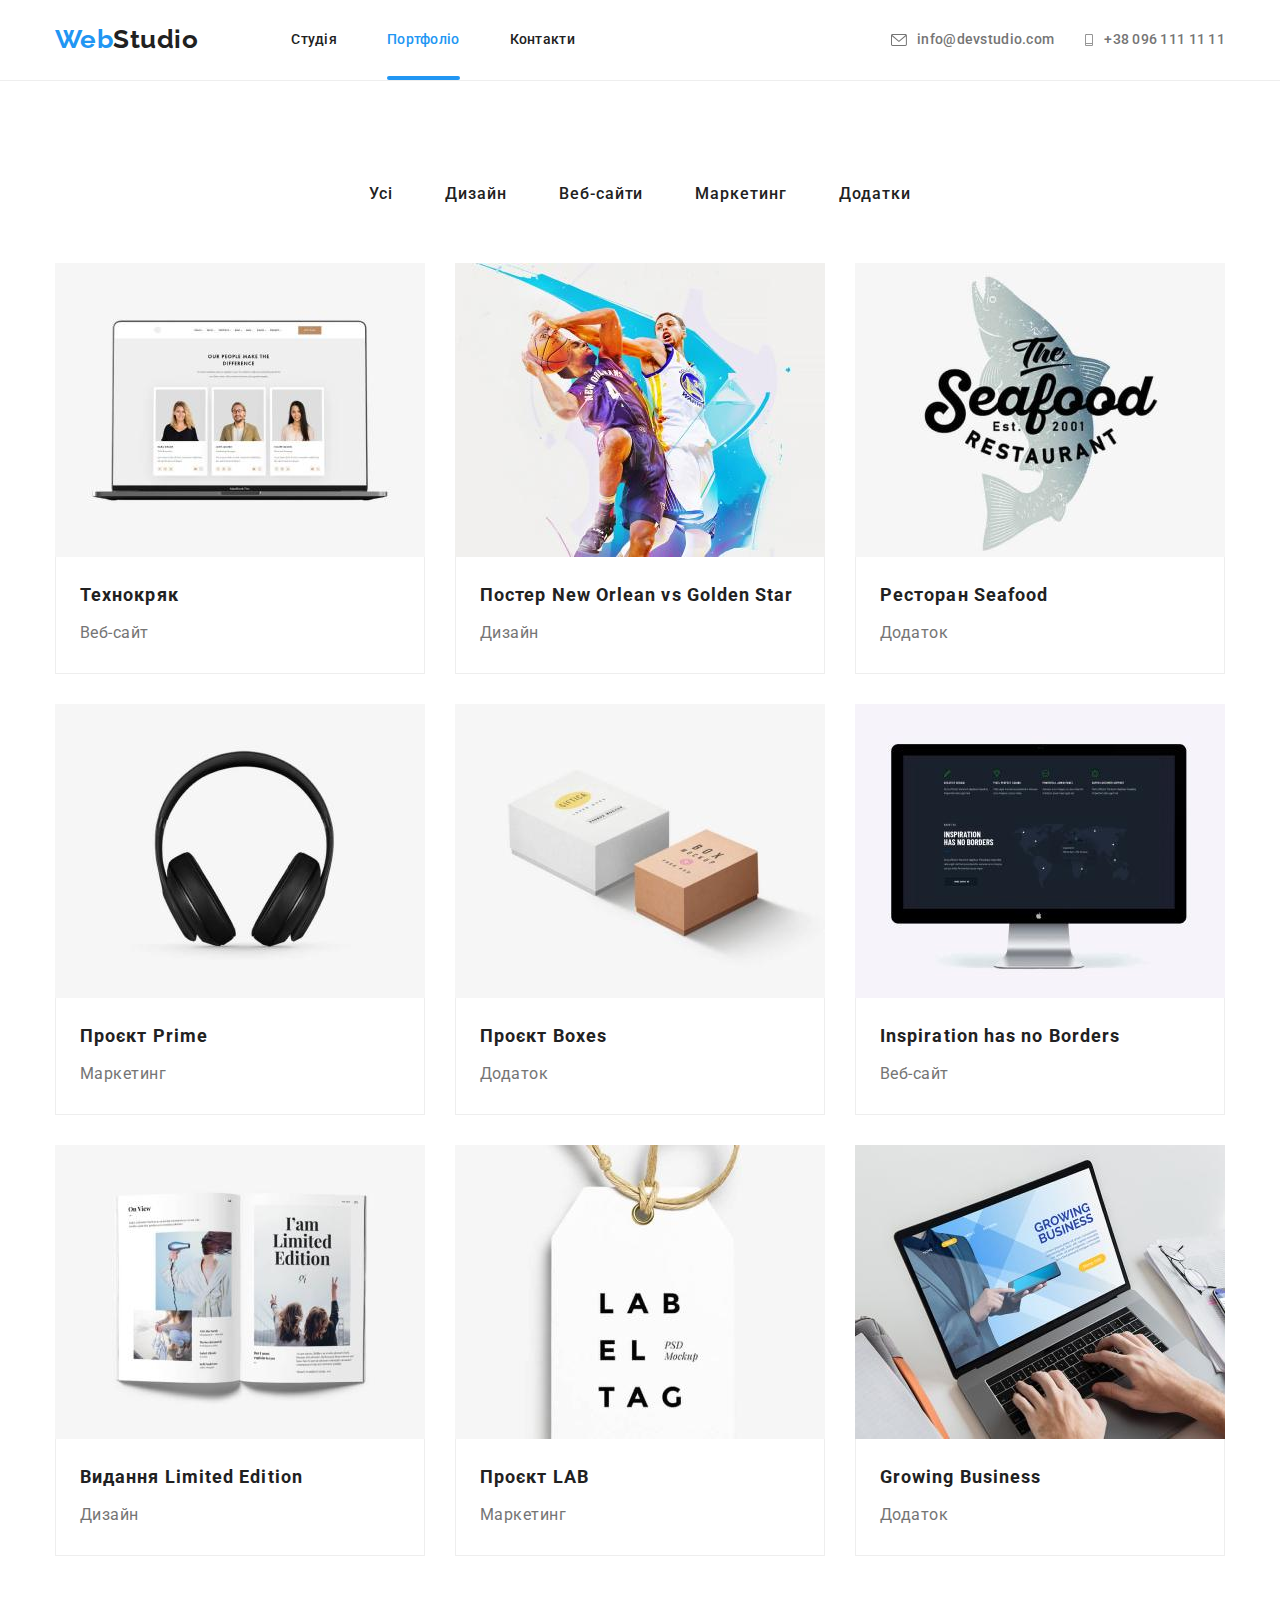
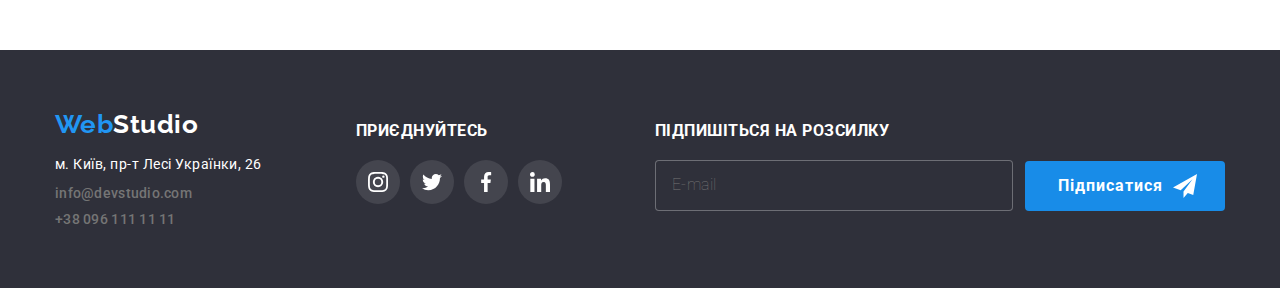
==== commit 8132a9c7: "готово дз вар1" ====
--- a/portfolio.html
+++ b/portfolio.html
@@ -4,7 +4,7 @@
     <meta charset="UTF-8" />
     <meta http-equiv="X-UA-Compatible" content="IE=edge" />
     <meta name="viewport" content="width=device-width, initial-scale=1.0" />
-    <title>Домашнє завдання №5</title>
+    <title>Домашнє завдання №7</title>
     <link rel="preconnect" href="https://fonts.googleapis.com" />
     <link rel="preconnect" href="https://fonts.gstatic.com" crossorigin />
     <link
@@ -15,7 +15,7 @@
       rel="stylesheet"
       href="https://cdnjs.cloudflare.com/ajax/libs/modern-normalize/1.1.0/modern-normalize.min.css"
     />
-    <link rel="stylesheet" href="./css/styles.css" />
+    <link rel="stylesheet" href="./css/main.min.css" />
   </head>
   <body>
     <header class="header">
@@ -90,7 +90,7 @@
               </button>
             </li>
           </ul>
-          <ul class="projects list">
+          <ul class="project-card list">
             <li class="project-card__item">
               <a href="" class="project-card__link"
                 ><div class="project-card__product-thumb">
@@ -349,9 +349,9 @@
           <h3 class="join-title">приєднуйтесь</h3>
           <ul class="footer-join-list list">
             <li class="footer-join social-icon__item">
-              <a class="footer-join__link social-icon__link" href=""
+              <a class="footer-join__link social-icon" href=""
                 ><svg
-                  class="footer-join__icon social-icon"
+                  class="footer-join__icon social-icon-svg"
                   width="20"
                   height="20"
                 >
@@ -359,9 +359,9 @@
               ></a>
             </li>
             <li class="footer-join social-icon__item">
-              <a class="footer-join__link social-icon__link" href=""
+              <a class="footer-join__link social-icon" href=""
                 ><svg
-                  class="footer-join__icon social-icon"
+                  class="footer-join__icon social-icon-svg"
                   width="20"
                   height="20"
                 >
@@ -369,9 +369,9 @@
               ></a>
             </li>
             <li class="footer-join social-icon__item">
-              <a class="footer-join__link social-icon__link" href=""
+              <a class="footer-join__link social-icon" href=""
                 ><svg
-                  class="footer-join__icon social-icon"
+                  class="footer-join__icon social-icon-svg"
                   width="20"
                   height="20"
                 >
@@ -379,9 +379,9 @@
               ></a>
             </li>
             <li class="footer-join social-icon__item">
-              <a class="footer-join__link social-icon__link" href=""
+              <a class="footer-join__link social-icon" href=""
                 ><svg
-                  class="footer-join__icon social-icon"
+                  class="footer-join__icon social-icon-svg"
                   width="20"
                   height="20"
                 >
@@ -400,7 +400,7 @@
                 name="sign-in"
                 placeholder="E-mail"
             /></label>
-            <button class="button sign" type="submit">
+            <button class="sign button" type="submit">
               &nbsp;Підписатися
               <svg class="send-icon" width="24" height="24">
                 <use href="./images/icons.svg#icon-footer-send"></use>
--- a/css/main.min.css
+++ b/css/main.min.css
@@ -0,0 +1 @@
+:root{--primary-text-color: #757575;--title-text-color: #212121;--accent-color: #2196F3;--white-color: #FFFFFF;--animation: 250ms cubic-bezier(0.4, 0, 0.2, 1)}h1,h2,h3,h4{margin-top:0;margin-bottom:0;color:var(--title-text-color)}a{text-decoration:none}img{display:block}.list{list-style:none;padding:0;margin:0}.link{text-decoration:none;color:var(--primary-text-color)}.link:hover,.link:focus{color:var(--accent-color)}.backdrop{position:fixed;top:0;left:0;width:100%;height:100%;background-color:rgba(0,0,0,.2);opacity:1;-webkit-transition:opacity var(--animation);transition:opacity var(--animation)}.backdrop.is-hidden{opacity:0;visibility:hidden;pointer-events:none}.backdrop.is-hidden .modal{-webkit-transform:scale(0.1) translate(-50%, -50%) rotateX(90deg);transform:scale(0.1) translate(-50%, -50%) rotateX(90deg)}body{background-color:#fff;color:var(--primary-text-color);font-family:"Roboto";letter-spacing:.03em}body.no-scroll{overflow:hidden}.container{width:1200px;padding-left:15px;padding-right:15px;margin-left:auto;margin-right:auto}.section{padding-bottom:94px;padding-top:94px}.button{border-radius:4px;border-style:none;padding:10px 32px;font-weight:700;font-size:16px;line-height:1.87;letter-spacing:.06em;background-color:#188ce8;color:#fff;-webkit-transition:background-color var(--animation),color var(--animation);transition:background-color var(--animation),color var(--animation)}.button:hover,.button:focus{cursor:pointer;background-color:var(--accent-color);color:#fff;-webkit-box-shadow:0px 1px 3px rgba(0,0,0,.12),0px 1px 1px rgba(0,0,0,.14),0px 2px 1px rgba(0,0,0,.2);box-shadow:0px 1px 3px rgba(0,0,0,.12),0px 1px 1px rgba(0,0,0,.14),0px 2px 1px rgba(0,0,0,.2)}.sign.button{display:-webkit-box;display:-ms-flexbox;display:flex;padding:10px 28px;margin-left:12px;font-size:16px;font-weight:700;line-height:1.87;letter-spacing:.06em;-webkit-box-align:center;-ms-flex-align:center;align-items:center;border-radius:4px;border-style:none;background-color:#188ce8;color:#fff;-webkit-transition:background-color var(--animation),color var(--animation);transition:background-color var(--animation),color var(--animation)}.sign.button:hover{cursor:pointer;background-color:var(--accent-color);color:#fff}.send-icon{fill:currentColor;margin-left:10px}.close-modal.button{position:absolute;top:8px;right:8px;display:-webkit-box;display:-ms-flexbox;display:flex;-webkit-box-align:center;-ms-flex-align:center;align-items:center;-webkit-box-pack:center;-ms-flex-pack:center;justify-content:center;width:30px;height:30px;padding:0;fill:currentColor;border-radius:50%;border:1px solid rgba(0,0,0,.1);padding-bottom:0;margin-bottom:0;background-color:#fff;color:#000}.close-modal.button:hover{color:var(--accent-color);cursor:pointer;-webkit-box-shadow:none;box-shadow:none;-webkit-transition:color var(--animation);transition:color var(--animation)}.submit-button-box{display:-webkit-box;display:-ms-flexbox;display:flex;-webkit-box-pack:center;-ms-flex-pack:center;justify-content:center}.submit.button{padding-top:10px;padding-bottom:10px;padding-left:52px;padding-right:52px;font-weight:700;font-size:16px;line-height:1.87;letter-spacing:.06em;border-radius:4px;border-style:none;background-color:#188ce8;color:#fff;-webkit-transition:background-color var(--animation),color var(--animation);transition:background-color var(--animation),color var(--animation)}.submit.button:hover{cursor:pointer;background-color:var(--accent-color);color:#fff}.navigation__btn.button{padding-top:6px;padding-bottom:6px;padding-left:22px;padding-right:22px;border-radius:4px;border-style:none;font-weight:500;font-size:16px;line-height:1.6;color:var(--title-text-color);background-color:#fff;-webkit-transition:background-color var(--animation),color var(--animation),-webkit-box-shadow var(--animation);transition:background-color var(--animation),color var(--animation),-webkit-box-shadow var(--animation);transition:box-shadow var(--animation),background-color var(--animation),color var(--animation);transition:box-shadow var(--animation),background-color var(--animation),color var(--animation),-webkit-box-shadow var(--animation)}.navigation__btn.button:hover,.navigation__btn.button:focus{cursor:pointer;background-color:var(--accent-color);color:#fff;-webkit-box-shadow:0px 1px 3px rgba(0,0,0,.12),0px 1px 1px rgba(0,0,0,.14),0px 2px 1px rgba(0,0,0,.2);box-shadow:0px 1px 3px rgba(0,0,0,.12),0px 1px 1px rgba(0,0,0,.14),0px 2px 1px rgba(0,0,0,.2)}.logo{font-family:"Raleway";font-style:normal;font-weight:700;font-size:26px;color:var(--title-text-color)}.logo--colored{color:var(--accent-color)}.logo-footer--color{color:#fff}.site-nav__list{display:-webkit-box;display:-ms-flexbox;display:flex;margin-right:auto}.site-nav__link{display:block;padding-top:32px;padding-bottom:32px;margin-right:50px;font-weight:500;font-size:14px;line-height:1.14;letter-spacing:.02em;color:var(--title-text-color);-webkit-transition:color var(--animation);transition:color var(--animation)}.site-nav__link.link--current{position:relative;color:var(--accent-color)}.site-nav__link.link--current::after{content:"";position:absolute;bottom:0;left:0;width:100%;height:4px;background-color:var(--accent-color);border-radius:2px}.contacts{display:-webkit-box;display:-ms-flexbox;display:flex}.contacts__item{margin-right:30px}.contacts__item:last-child{margin-right:0}.contacts__link.link{display:-webkit-box;display:-ms-flexbox;display:flex;-webkit-box-align:center;-ms-flex-align:center;align-items:center;font-weight:500;font-size:14px;line-height:1.14;letter-spacing:.02em;color:var(--primary-text-color);-webkit-transition:color var(--animation);transition:color var(--animation)}.contacts__link.link.link:hover{color:var(--accent-color)}.contacts__icon{display:-webkit-box;display:-ms-flexbox;display:flex;padding:0;margin-right:10px;fill:currentColor}.hero__title{margin-bottom:30px;font-weight:900;font-size:44px;line-height:1.36;text-align:center;letter-spacing:.06em;text-transform:uppercase;color:var(--white-color)}.social-icon{display:-webkit-box;display:-ms-flexbox;display:flex;-webkit-box-pack:center;-ms-flex-pack:center;justify-content:center;-webkit-box-align:center;-ms-flex-align:center;align-items:center;width:44px;height:44px;border-radius:50%;color:#afb1b8;background-color:#fff;-webkit-transition:background-color var(--animation),fill var(--animation);transition:background-color var(--animation),fill var(--animation)}.social-icon:focus,.social-icon:hover{background-color:var(--accent-color);color:#fff}.social-icon-svg{fill:currentColor}.social-icon__item{margin-left:10px}.social-icon__item:first-child{margin-left:0}.our-team-social-icons{display:-webkit-box;display:-ms-flexbox;display:flex;-webkit-box-align:center;-ms-flex-align:center;align-items:center;-webkit-box-pack:center;-ms-flex-pack:center;justify-content:center;margin-top:16px;padding:0,32px,32px,30px}.footer-join__link.social-icon{color:#fff;background-color:rgba(255,255,255,.1)}.social-icon:hover,.social-icon:focus{background-color:var(--accent-color)}.our-team-list{display:-webkit-box;display:-ms-flexbox;display:flex;padding-left:0;padding-right:0;gap:30px;-webkit-box-pack:center;-ms-flex-pack:center;justify-content:center;margin-top:50px;list-style:none}.our-team-card{padding-bottom:30px;border-radius:0px 0px 4px 4px;background-color:#fff;-webkit-box-shadow:0px 1px 3px rgba(0,0,0,.12),0px 1px 1px rgba(0,0,0,.14),0px 2px 1px rgba(0,0,0,.2);box-shadow:0px 1px 3px rgba(0,0,0,.12),0px 1px 1px rgba(0,0,0,.14),0px 2px 1px rgba(0,0,0,.2)}.our-team-card__name{margin-top:30px;margin-bottom:0;font-weight:500;font-size:16px;line-height:1.19;text-align:center;color:var(--title-text-color)}.our-team-card__proffession{margin-bottom:0;margin-top:10px;line-height:1.19;font-size:16px;text-align:center}.clients{list-style:none;display:-webkit-box;display:-ms-flexbox;display:flex;-webkit-box-pack:justify;-ms-flex-pack:justify;justify-content:space-between;padding-right:0;padding-left:0;margin-top:0;margin-bottom:0}.clients-item__link.link{display:-webkit-box;display:-ms-flexbox;display:flex;-webkit-box-pack:center;-ms-flex-pack:center;justify-content:center;-webkit-box-align:center;-ms-flex-align:center;align-items:center;width:170px;height:92px;padding:0;border-radius:4px;border:1px solid #afb1b8;margin-left:30px;color:#afb1b8;-webkit-transition:color var(--animation),border var(--animation);transition:color var(--animation),border var(--animation)}.clients-item__link.link:first-child{margin-left:0}.clients-item__link.link:hover,.clients-item__link.link:focus{border:1px solid var(--accent-color);color:var(--accent-color)}.clients-item__icon{fill:currentColor;-webkit-transition:fill var(--animation);transition:fill var(--animation)}.clients-item__icon:hover,.clients-item__icon:focus{fill:var(--accent-color)}.address{display:-webkit-box;display:-ms-flexbox;display:flex;margin-top:20;margin-bottom:0;margin-left:0;margin-right:0;font-style:normal;font-size:14px;line-height:1.7;color:#fff}.contacts-footer__link{display:inline-block;margin-top:9px;margin-bottom:0;font-style:normal;font-weight:500;font-size:14px;line-height:1.14;letter-spacing:.02em;color:var(--primary-text-color);-webkit-transition:color var(--animation);transition:color var(--animation)}.sign-form{display:-webkit-box;display:-ms-flexbox;display:flex;-webkit-box-align:end;-ms-flex-align:end;align-items:flex-end}.send-label{width:358px}.send-label__input{font:size 16px;font-weight:1.25;letter-spacing:.03em;min-width:358px;min-height:50px;padding-left:16px;padding-right:16px;padding-top:15px;padding-bottom:15px;margin-top:20px;border-radius:4px;border:1px solid rgba(255,255,255,.3);background-color:#2f303a;color:rgba(255,255,255,.6)}.modal-form{display:-webkit-box;display:-ms-flexbox;display:flex;-webkit-box-orient:vertical;-webkit-box-direction:normal;-ms-flex-direction:column;flex-direction:column}.modal-form__info{position:relative;display:-webkit-box;display:-ms-flexbox;display:flex;-webkit-box-orient:vertical;-webkit-box-direction:normal;-ms-flex-direction:column;flex-direction:column;height:58px;margin-bottom:10px}.modal-form__input-icon{position:absolute;display:-webkit-box;display:-ms-flexbox;display:flex;bottom:11px;left:12px;color:#000;fill:currentColor}.modal-form__textarea{width:100%;padding:12px 16px;margin-top:4px;border-radius:4px;border:1px solid rgba(33,33,33,.2)}.modal-form__comment{height:138px;margin-bottom:20px}.modal-form__label-checkbox{display:-webkit-box;display:-ms-flexbox;display:flex;-webkit-box-align:center;-ms-flex-align:center;align-items:center;-webkit-box-pack:center;-ms-flex-pack:center;justify-content:center;font-size:14px;line-height:24px;letter-spacing:.03em;margin-bottom:30px}.modal-form__checkbox{-moz-appearance:none;-webkit-appearance:none;appearance:none}.modal-form__checkbox:not(:checked)~.modal-form__checkbox__check-icon{background-color:#fff;color:#fff;border:2px solid #212121;-webkit-transition:all var(--animation);transition:all var(--animation)}.modal-form__check-icon{display:-webkit-box;display:-ms-flexbox;display:flex;width:16px;height:16px;margin-right:7px;margin-bottom:0;padding-bottom:0;background-color:var(--accent-color);border-radius:2px;color:#fff;fill:currentColor;-webkit-transition:all var(--animation);transition:all var(--animation)}.modal-form__deal-link{color:var(--accent-color);text-decoration:underline}.modal-form__input{width:100%;height:41px;border-radius:4px;border:1px solid rgba(33,33,33,.2);margin-top:4px;padding-left:42px}.modal-form__textarea:hover,.modal-form__input:hover{outline:rgba(0,0,0,0);border-color:var(--accent-color);-webkit-transition:border-color var(--animation);transition:border-color var(--animation)}.modal-form__textarea:hover__textarea:focus,.modal-form__textarea:hover__input:focus,.modal-form__input:hover__textarea:focus,.modal-form__input:hover__input:focus{border-color:var(--accent-color);outline:rgba(0,0,0,0)}.modal-form__input:hover+.modal-form__input-icon,.modal-form__input:focus+.modal-form__input-icon{color:var(--accent-color);-webkit-transition:color var(--animation);transition:color var(--animation)}.project-card{display:-webkit-box;display:-ms-flexbox;display:flex;-ms-flex-wrap:wrap;flex-wrap:wrap;margin:-15px}.project-card__item{margin:15px;-ms-flex-preferred-size:calc((100% - 90px)/3);flex-basis:calc((100% - 90px)/3);-webkit-transition:-webkit-box-shadow var(--animation);transition:-webkit-box-shadow var(--animation);transition:box-shadow var(--animation);transition:box-shadow var(--animation), -webkit-box-shadow var(--animation)}.project-card__item:hover,.project-card__item:focus{-webkit-box-shadow:0px 1px 3px rgba(0,0,0,.12),0px 1px 1px rgba(0,0,0,.14),0px 2px 1px rgba(0,0,0,.2);box-shadow:0px 1px 3px rgba(0,0,0,.12),0px 1px 1px rgba(0,0,0,.14),0px 2px 1px rgba(0,0,0,.2)}.project-card__product-thumb{position:relative;overflow:hidden}.project-card__information{position:absolute;top:0;left:0;width:100%;height:100%;padding:63px 24px;font-size:18px;line-height:1.55;vertical-align:Top;color:#fff;background-color:rgba(33,150,243,.9);-webkit-transform:translateY(100%);transform:translateY(100%);-webkit-transition:-webkit-transform var(--animation);transition:-webkit-transform var(--animation);transition:transform var(--animation);transition:transform var(--animation), -webkit-transform var(--animation)}.project-card__item:hover .project-card__information{-webkit-transform:translateY(0);transform:translateY(0)}.project-card__description-box{border-right:1px solid #eee;border-left:1px solid #eee;border-bottom:1px solid #eee;padding-bottom:24px;padding-top:20px;padding-left:24px;padding-right:24px}.project-card__text{margin-top:0;margin-bottom:0}.project-card__title{font-size:18px;font-weight:700;line-height:2;letter-spacing:.06em}.project-card__description{margin-top:4px;margin-bottom:0;font-size:16px;line-height:2;color:var(--primary-text-color)}.page-header{display:-webkit-box;display:-ms-flexbox;display:flex;-webkit-box-pack:justify;-ms-flex-pack:justify;justify-content:space-between;-webkit-box-align:center;-ms-flex-align:center;align-items:center}.header{border-bottom:1px solid #eee}.logo-container{margin-right:93px}.nav-container{display:-webkit-box;display:-ms-flexbox;display:flex;-webkit-box-align:center;-ms-flex-align:center;align-items:center}.section-hero{background-color:#2f303a;background-image:-webkit-gradient(linear, left top, right top, from(hsla(235deg, 11%, 24%, 0.4)), to(hsla(235deg, 11%, 24%, 0.4))),url(../images/team-at-work.jpg);background-image:linear-gradient(to right, hsla(235deg, 11%, 24%, 0.4), hsla(235deg, 11%, 24%, 0.4)),url(../images/team-at-work.jpg);max-width:1600px;margin-left:auto;margin-right:auto;text-align:center;padding-top:200px;padding-bottom:200px}.features{display:-webkit-box;display:-ms-flexbox;display:flex;-webkit-box-pack:justify;-ms-flex-pack:justify;justify-content:space-between;list-style:none}.features__item{margin-right:30px;width:270px}.features__item:last-child{margin-right:0}.features__title{margin-top:0;margin-bottom:0;font-weight:700;font-size:14px;line-height:1.14;text-transform:uppercase;color:var(--title-text-color)}.features:last-child{margin-right:0}.features__text{margin-top:10px;margin-bottom:0;font-size:14px;line-height:1.7}.features__picture{display:-webkit-box;display:-ms-flexbox;display:flex;-webkit-box-pack:center;-ms-flex-pack:center;justify-content:center;-webkit-box-align:center;-ms-flex-align:center;align-items:center;width:270px;height:120px;margin-bottom:30px;background-color:#f5f4fa}.work{padding-top:0}.work-list{display:-webkit-box;display:-ms-flexbox;display:flex;-webkit-box-pack:justify;-ms-flex-pack:justify;justify-content:space-between}.work-title{margin-bottom:50px;font-weight:700;font-size:36px;line-height:1.17;text-align:center;color:var(--title-text-color)}.work-card{position:relative}.work-card__section{position:absolute;bottom:0;left:0;width:100%}.work-card__name{font-size:14px;line-height:16px;text-transform:uppercase;text-align:center;color:#fff;background-color:rgba(47,48,58,.8);margin-top:0;margin-bottom:0;padding-top:27px;padding-bottom:27px}.our-team-section{background-color:#f5f4fa}.our-team-title{text-align:center;font-size:36px;font-weight:700;line-height:1.17;color:var(--title-text-color)}.our-clients{margin-left:auto;margin-right:auto;padding-top:0}.clients-title{margin-top:0;margin-bottom:50px;font-weight:700;font-size:36px;line-height:1.17;text-align:center;color:var(--title-text-color)}.section-footer{background-color:#2f303a}.footer{display:-webkit-box;display:-ms-flexbox;display:flex;-webkit-box-pack:start;-ms-flex-pack:start;justify-content:flex-start}.logo-footer-box{display:inline-block;margin-top:60px;margin-bottom:0}.address-box{padding-bottom:60px;width:231px}.join-links-box{margin-top:72px;margin-left:70px}.join-title{text-transform:uppercase;font-size:16px;font-weight:700;line-height:1.17;Letter-spacing:.03em;color:#fff}.footer-join-list{display:-webkit-box;display:-ms-flexbox;display:flex;-webkit-box-align:center;-ms-flex-align:center;align-items:center;-webkit-box-pack:center;-ms-flex-pack:center;justify-content:center;margin-top:20px}.sign-box{margin-top:72px;margin-left:93px}.send-label__title{text-transform:uppercase;font-size:16px;font-weight:700;line-height:1.17;Letter-spacing:.03em;color:#fff}.modal{font-size:12px;line-height:1.16;letter-spacing:.01em;display:-webkit-box;display:-ms-flexbox;display:flex;-webkit-box-orient:vertical;-webkit-box-direction:normal;-ms-flex-direction:column;flex-direction:column;position:absolute;top:50%;left:50%;-webkit-transform-origin:top left;transform-origin:top left;padding:40px;width:528px;height:581px;background-color:#fff;-webkit-transform:scale(1) translate(-50%, -50%) perspective(600px) rotateX(0);transform:scale(1) translate(-50%, -50%) perspective(600px) rotateX(0);-webkit-transition:rotateX var(--animation) 250ms,-webkit-transform var(--animation);transition:rotateX var(--animation) 250ms,-webkit-transform var(--animation);transition:transform var(--animation),rotateX var(--animation) 250ms;transition:transform var(--animation),rotateX var(--animation) 250ms,-webkit-transform var(--animation);z-index:1000}.modal__title{font-size:20px;line-height:23px;text-align:center;letter-spacing:.03em;margin-bottom:12px;color:var(--title-text-color)}.navigation__buttons{display:-webkit-box;display:-ms-flexbox;display:flex;-webkit-box-pack:center;-ms-flex-pack:center;justify-content:center;margin-bottom:50px}.navigation__item{margin-right:8px}.navigation__item:last-child{margin-right:0}/*# sourceMappingURL=main.min.css.map */